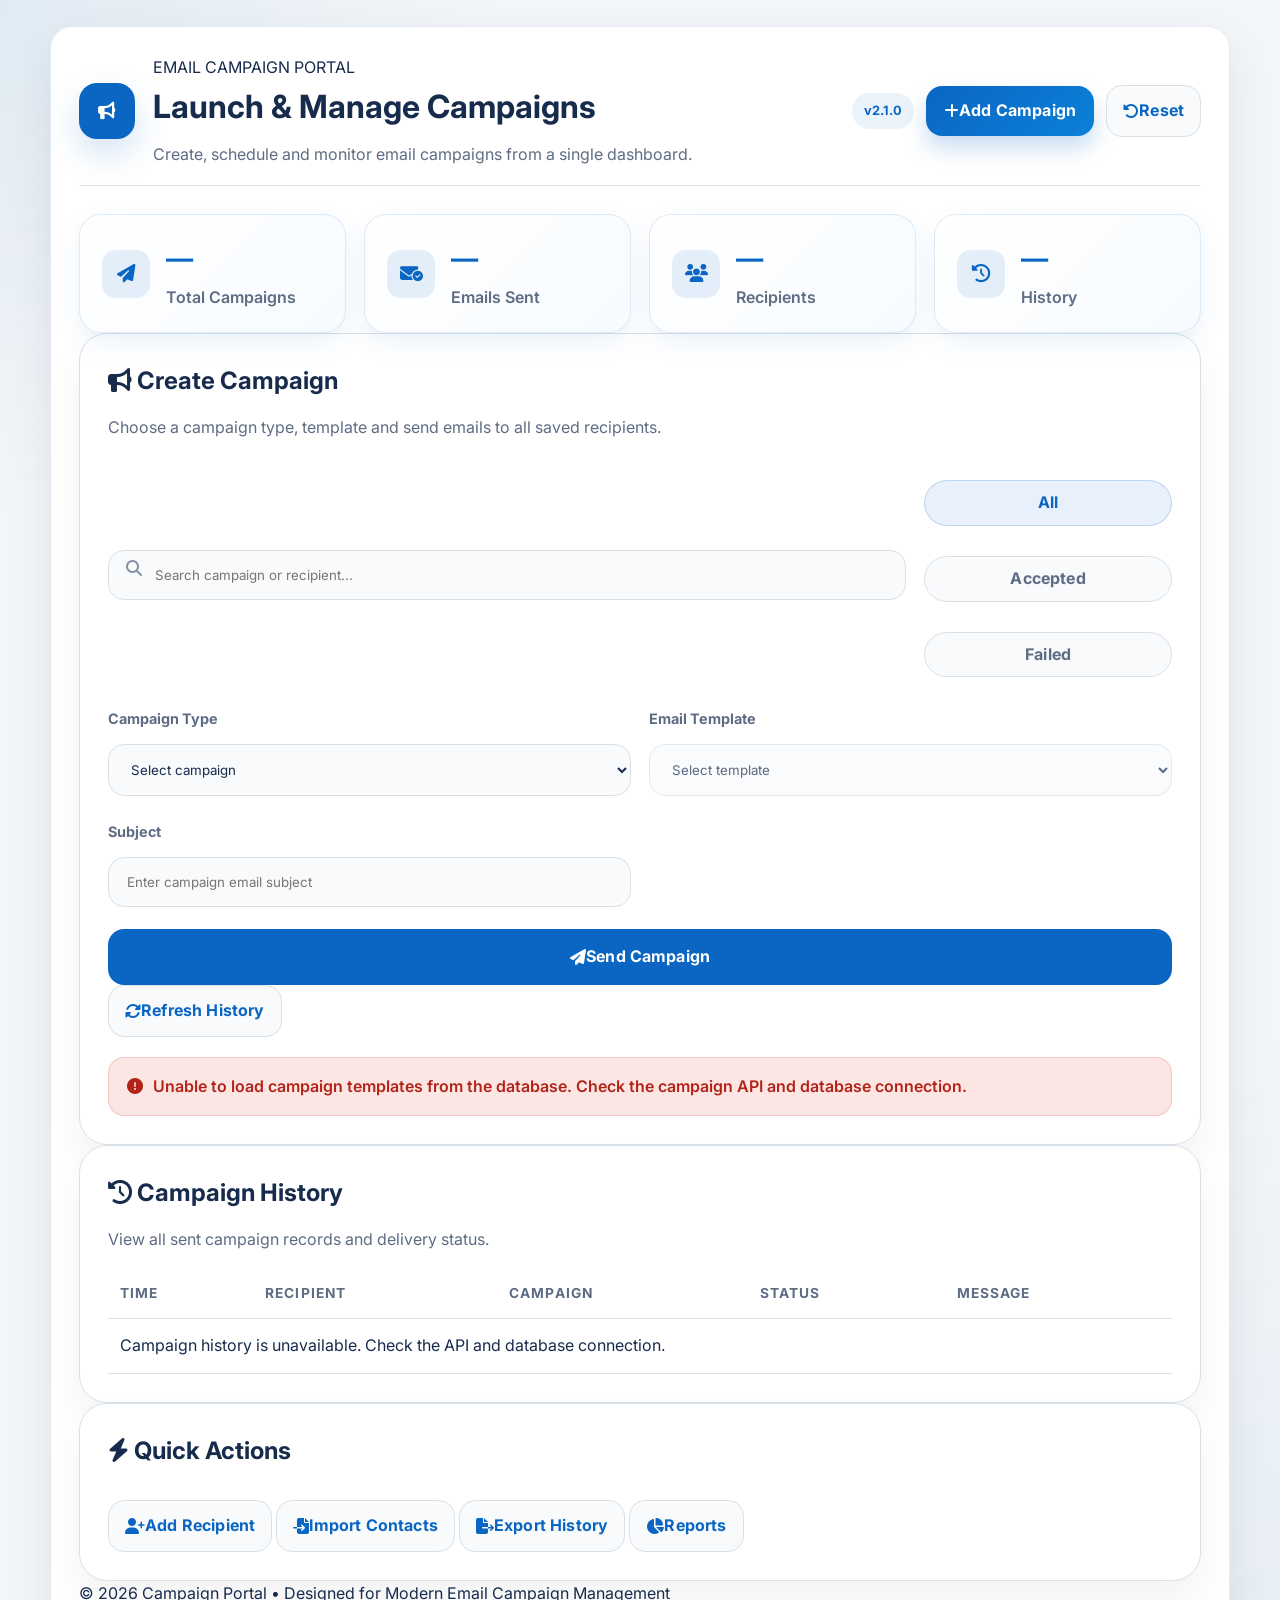
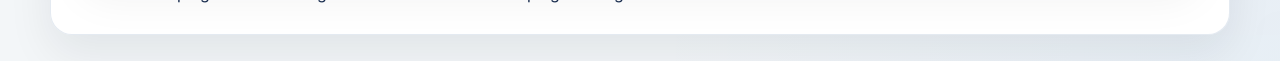
==== app/index.html @ 11306857 "feat: Add Campaign Portal with dashboard, campaign creation, and history features - Created index.ht" ====
<!DOCTYPE html>
<html lang="en">

<head>
    <meta charset="UTF-8">
    <meta name="viewport" content="width=device-width, initial-scale=1.0">
    <title>Campaign Portal</title>
    <link href="https://fonts.googleapis.com/css2?family=Poppins:wght@300;400;500;600;700&display=swap" rel="stylesheet">
    <link rel="stylesheet" href="https://cdnjs.cloudflare.com/ajax/libs/font-awesome/6.7.2/css/all.min.css">
    <link rel="stylesheet" href="css/style.css">
</head>

<body class="page-body">
    <div class="loader-overlay" id="globalLoader" aria-live="polite">
        <div class="loader"></div>
        <h3>Please wait...</h3>
        <p>Preparing your campaign workspace</p>
    </div>

    <div class="container">
        <header class="dashboard-header">
            <div class="brand-section">
                <div class="brand-logo"><i class="fa-solid fa-bullhorn"></i></div>
                <div>
                    <span class="eyebrow">EMAIL CAMPAIGN PORTAL</span>
                    <h1>Launch & Manage Campaigns</h1>
                    <p class="subtitle">Create, schedule and monitor email campaigns from a single dashboard.</p>
                </div>
            </div>
            <div class="dashboard-actions">
                <span class="version-pill">v2.1.0</span>
                <button class="primary-action" id="addCampaignBtn" type="button">
                    <i class="fa-solid fa-plus"></i> Add Campaign
                </button>
                <button class="secondary-button" id="newCampaignPresetBtn" type="button">
                    <i class="fa-solid fa-rotate-left"></i> Reset
                </button>
            </div>
        </header>

        <section class="stats-grid" aria-label="Campaign Statistics">
            <div class="stat-card">
                <div class="stat-icon"><i class="fa-solid fa-paper-plane"></i></div>
                <div>
                    <h2 id="campaignCount">0</h2>
                    <span>Total Campaigns</span>
                </div>
            </div>
            <div class="stat-card">
                <div class="stat-icon"><i class="fa-solid fa-envelope-circle-check"></i></div>
                <div>
                    <h2 id="sentCount">0</h2>
                    <span>Emails Sent</span>
                </div>
            </div>
            <div class="stat-card">
                <div class="stat-icon"><i class="fa-solid fa-users"></i></div>
                <div>
                    <h2 id="recipientCount">0</h2>
                    <span>Recipients</span>
                </div>
            </div>
            <div class="stat-card">
                <div class="stat-icon"><i class="fa-solid fa-clock-rotate-left"></i></div>
                <div>
                    <h2 id="historyCount">0</h2>
                    <span>History</span>
                </div>
            </div>
        </section>

        <section class="card" aria-labelledby="createCampaignTitle">
            <div class="section-title-row">
                <div>
                    <h2 id="createCampaignTitle"><i class="fa-solid fa-bullhorn"></i> Create Campaign</h2>
                    <p>Choose a campaign type, template and send emails to all saved recipients.</p>
                </div>
            </div>

            <div class="toolbar-row">
                <div class="search-box">
                    <i class="fa-solid fa-magnifying-glass"></i>
                    <input id="campaignSearchInput" type="search" placeholder="Search campaign or recipient...">
                </div>
                <div class="status-filter-group" aria-label="Campaign status filter">
                    <button type="button" class="chip active" data-status-filter="all">All</button>
                    <button type="button" class="chip" data-status-filter="accepted">Accepted</button>
                    <button type="button" class="chip" data-status-filter="failed">Failed</button>
                </div>
            </div>

            <form class="form-grid campaign-grid" id="campaignForm">
                <div class="form-group">
                    <label class="form-label" for="campaignTypeSelect">Campaign Type</label>
                    <select id="campaignTypeSelect" required>
                        <option value="">Select Campaign</option>
                    </select>
                </div>

                <div class="form-group">
                    <label class="form-label" for="templateSelect">Email Template</label>
                    <select id="templateSelect" required disabled>
                        <option value="">Select Template</option>
                    </select>
                </div>

                <div class="form-group full-width">
                    <label class="form-label" for="campaignSubject">Subject</label>
                    <input type="text" id="campaignSubject" placeholder="Enter campaign email subject" required>
                </div>
                <div class="form-group full-width" id="templateDetails" aria-live="polite" hidden>
                    <div class="status-box status-info" id="templateDetailsText"></div>
                </div>
            </form>

            <div class="button-row">
                <button class="save-button" id="sendCampaignBtn" type="button">
                    <i class="fa-solid fa-paper-plane"></i> Send Campaign
                </button>
                <button class="secondary-button" id="refreshHistoryBtn" type="button">
                    <i class="fa-solid fa-rotate"></i> Refresh History
                </button>
            </div>

            <div class="status-box status-info" id="campaignStatus">
                <i class="fa-solid fa-circle-info"></i> Ready to launch your campaign.
            </div>
        </section>

        <section class="card" aria-labelledby="campaignHistoryTitle">
            <div class="section-title-row">
                <div>
                    <h2 id="campaignHistoryTitle"><i class="fa-solid fa-clock-rotate-left"></i> Campaign History</h2>
                    <p>View all sent campaign records and delivery status.</p>
                </div>
            </div>

            <div class="table-wrap">
                <table>
                    <thead>
                        <tr>
                            <th scope="col">Time</th>
                            <th scope="col">Recipient</th>
                            <th scope="col">Campaign</th>
                            <th scope="col">Status</th>
                            <th scope="col">Message</th>
                        </tr>
                    </thead>
                    <tbody id="historyTableBody">
                        <tr>
                            <td colspan="5">Loading campaign history...</td>
                        </tr>
                    </tbody>
                </table>
            </div>
        </section>

        <section class="card" aria-labelledby="quickActionsTitle">
            <div class="section-title-row">
                <h2 id="quickActionsTitle"><i class="fa-solid fa-bolt"></i> Quick Actions</h2>
            </div>
            <div class="quick-actions">
                <button class="secondary-button" type="button" data-action="recipient">
                    <i class="fa-solid fa-user-plus"></i> Add Recipient
                </button>
                <button class="secondary-button" type="button" data-action="import">
                    <i class="fa-solid fa-file-import"></i> Import Contacts
                </button>
                <button class="secondary-button" type="button" data-action="export">
                    <i class="fa-solid fa-file-export"></i> Export History
                </button>
                <button class="secondary-button" type="button" data-action="reports">
                    <i class="fa-solid fa-chart-pie"></i> Reports
                </button>
            </div>
        </section>

        <footer class="footer">
            <p>© 2026 Campaign Portal • Designed for Modern Email Campaign Management</p>
        </footer>
    </div>

    <script src="js/data-store.js"></script>
    <script src="js/ui.js"></script>
    <script src="js/dashboard-stats.js?v=2"></script>
    <script src="js/campaign.js?v=3"></script>
</body>

</html>
---- app/css/style.css ----
@import url('https://fonts.googleapis.com/css2?family=Inter:wght@400;500;600;700;800&display=swap');

* {
    margin: 0;
    padding: 0;
    box-sizing: border-box;
    font-family: 'Inter', 'Segoe UI', 'Helvetica Neue', Arial, sans-serif;
}

:root {
    color-scheme: dark;
    color: #172b4d;
    background-color: #f3f6f8;
    --bg: #f3f6f8;
    --surface: #ffffff;
    --surface-soft: #f8fafc;
    --border: #d8e1e8;
    --accent: #0a66c2;
    --accent-soft: #e8f1fb;
    --text-primary: #172b4d;
    --text-secondary: #5e6c84;
    --muted: #8392a5;
    --shadow: 0 18px 45px rgba(16, 24, 40, 0.08);
}

html,
body {
    min-height: 100%;
    background: radial-gradient(circle at top left, rgba(10, 102, 194, 0.08), transparent 24%),
                radial-gradient(circle at bottom right, rgba(10, 102, 194, 0.05), transparent 30%),
                var(--bg);
    color: var(--text-primary);
}

body {
    line-height: 1.6;
}

a,
button {
    font: inherit;
}

img {
    max-width: 100%;
    display: block;
}

.container {
    width: min(100%, 1180px);
    margin: 26px auto;
    padding: 28px;
    border-radius: 22px;
    background: rgba(255, 255, 255, 0.98);
    border: 1px solid rgba(226, 232, 240, 0.9);
    box-shadow: var(--shadow);
}

.auth-grid,
.study-grid {
    display: grid;
    gap: 28px;
}

.auth-grid {
    grid-template-columns: 1.15fr 0.85fr;
    min-height: calc(100vh - 56px);
    align-items: center;
}

.auth-panel {
    border-radius: 32px;
    padding: 42px;
    background: linear-gradient(180deg, #0a66c2 0%, #003b7d 100%);
    color: #ffffff;
    box-shadow: 0 28px 64px rgba(10, 102, 194, 0.16);
}

.auth-panel h1 {
    font-size: clamp(2.4rem, 3.5vw, 3.2rem);
    line-height: 1.03;
    margin-top: 20px;
}

.auth-panel p {
    margin-top: 18px;
    max-width: 520px;
    color: rgba(255, 255, 255, 0.88);
    font-size: 1.03rem;
}

.hero-badge {
    display: inline-flex;
    align-items: center;
    padding: 10px 18px;
    border-radius: 999px;
    background: rgba(255, 255, 255, 0.16);
    color: #ffffff;
    text-transform: uppercase;
    letter-spacing: 0.12em;
    font-size: 0.78rem;
    font-weight: 700;
}

.hero-features {
    display: grid;
    grid-template-columns: repeat(3, minmax(140px, 1fr));
    gap: 18px;
    margin-top: 32px;
}

.hero-features div {
    padding: 22px;
    border-radius: 22px;
    background: rgba(255, 255, 255, 0.12);
    border: 1px solid rgba(255, 255, 255, 0.16);
}

.hero-features strong {
    display: block;
    margin-bottom: 10px;
    font-size: 1rem;
}

.hero-features span {
    color: rgba(255, 255, 255, 0.88);
    line-height: 1.8;
}

.auth-card,
.card,
.study-sidebar,
.study-content {
    border-radius: 28px;
    padding: 28px;
    background: var(--surface);
    border: 1px solid var(--border);
    box-shadow: 0 20px 40px rgba(16, 24, 40, 0.05);
}

.auth-card-header h2,
.card h2,
.sidebar-header h2,
.study-toolbar {
    margin-bottom: 14px;
}

.auth-card-header p,
.subtitle,
.card p,
.item-card p,
.address-summary p,
.profile-summary p,
.section-title,
.note-description,
.video-card p,
.sidebar-header p {
    color: var(--text-secondary);
}

input,
textarea,
select {
    width: 100%;
    padding: 16px 18px;
    margin-top: 14px;
    border-radius: 16px;
    border: 1px solid #d8e1e8;
    background: var(--surface-soft);
    color: var(--text-primary);
    outline: none;
    transition: border-color 0.2s ease, box-shadow 0.2s ease;
}

input:focus,
textarea:focus,
select:focus {
    border-color: rgba(10, 102, 194, 0.35);
    box-shadow: 0 0 0 4px rgba(10, 102, 194, 0.08);
}

.primary-button,
.save-button,
.logout-button,
.secondary-button,
.primary-action,
button,
.study-link {
    display: inline-flex;
    align-items: center;
    justify-content: center;
    width: 100%;
    padding: 15px 20px;
    margin-top: 22px;
    border-radius: 16px;
    border: none;
    background: var(--accent);
    color: #ffffff;
    cursor: pointer;
    font-weight: 700;
    letter-spacing: 0.01em;
    transition: transform 0.16s ease, background 0.2s ease, box-shadow 0.2s ease;
}

.primary-button:hover,
.save-button:hover,
.logout-button:hover,
.secondary-button:hover,
.primary-action:hover,
button:hover,
.study-link:hover {
    background: #004b96;
    transform: translateY(-1px);
    box-shadow: 0 16px 30px rgba(10, 102, 194, 0.15);
}

.study-link {
    width: 100%;
    padding: 18px 20px;
    margin: 0;
    justify-content: space-between;
    text-align: left;
    gap: 12px;
    background: var(--surface-soft);
    border: 1px solid var(--border);
    color: var(--text-primary);
}

.primary-action {
    width: auto;
    padding: 12px 18px;
    margin: 0;
    background: linear-gradient(135deg, #0a66c2, #0b80d8);
    box-shadow: 0 12px 22px rgba(10, 102, 194, 0.22);
}

.secondary-button {
    width: auto;
    padding: 12px 16px;
    margin: 0;
    background: var(--surface-soft);
    color: var(--accent);
    border: 1px solid var(--border);
}

.form-grid {
    display: grid;
    gap: 18px;
}

.campaign-grid {
    grid-template-columns: repeat(2, minmax(220px, 1fr));
    align-items: end;
    margin-top: 20px;
}

.form-label {
    display: block;
    margin-top: 6px;
    font-size: 0.9rem;
    font-weight: 700;
    color: var(--text-secondary);
}

.status-box {
    margin-top: 20px;
    padding: 16px 18px;
    border-radius: 16px;
    background: var(--accent-soft);
    border: 1px solid rgba(10, 102, 194, 0.14);
    color: var(--accent);
    font-weight: 600;
}

.section-title-row {
    display: flex;
    align-items: center;
    justify-content: space-between;
    gap: 16px;
    margin-bottom: 16px;
}

.dashboard-header {
    display: flex;
    align-items: center;
    justify-content: space-between;
    gap: 18px;
    margin-bottom: 28px;
    padding-bottom: 18px;
    border-bottom: 1px solid rgba(216, 225, 232, 0.9);
}

.brand-section {
    display: flex;
    align-items: center;
    gap: 18px;
}

.brand-logo {
    width: 58px;
    height: 58px;
    display: flex;
    align-items: center;
    justify-content: center;
    border-radius: 18px;
    background: linear-gradient(135deg, #0a66c2, #0f8ae6);
    color: white;
    box-shadow: 0 18px 38px rgba(10, 102, 194, 0.18);
}

.dashboard-actions {
    display: flex;
    align-items: center;
    gap: 12px;
    flex-wrap: wrap;
}

.version-pill {
    display: inline-flex;
    align-items: center;
    padding: 8px 12px;
    border-radius: 999px;
    background: rgba(10, 102, 194, 0.08);
    color: var(--accent);
    font-weight: 700;
    font-size: 0.8rem;
}

.toolbar-row {
    display: flex;
    align-items: center;
    justify-content: space-between;
    gap: 18px;
    flex-wrap: wrap;
    margin: 18px 0 24px;
}

.search-box {
    position: relative;
    flex: 1 1 260px;
}

.search-box i {
    position: absolute;
    left: 18px;
    top: 50%;
    transform: translateY(-50%);
    color: var(--muted);
}

.search-box input {
    padding-left: 46px;
}

.status-filter-group {
    display: flex;
    flex-wrap: wrap;
    gap: 8px;
}

.chip {
    padding: 9px 14px;
    border-radius: 999px;
    border: 1px solid var(--border);
    background: var(--surface-soft);
    color: var(--text-secondary);
    font-weight: 700;
    cursor: pointer;
    transition: all 0.2s ease;
}

.chip.active {
    background: var(--accent-soft);
    color: var(--accent);
    border-color: rgba(10, 102, 194, 0.2);
}

.status-box {
    display: flex;
    align-items: center;
    gap: 10px;
    margin-top: 20px;
    padding: 16px 18px;
    border-radius: 16px;
    border: 1px solid transparent;
    font-weight: 600;
}

.status-info {
    background: var(--accent-soft);
    border-color: rgba(10, 102, 194, 0.14);
    color: var(--text-primary);
}

.status-success {
    background: rgba(20, 175, 100, 0.08);
    border-color: rgba(20, 175, 100, 0.2);
    color: #0d7a4d;
}

.status-error {
    background: rgba(217, 48, 37, 0.08);
    border-color: rgba(217, 48, 37, 0.18);
    color: #b42318;
}

.status-badge {
    display: inline-flex;
    align-items: center;
    justify-content: center;
    min-width: 92px;
    padding: 7px 10px;
    border-radius: 999px;
    font-size: 0.74rem;
    font-weight: 800;
    letter-spacing: 0.04em;
    text-transform: uppercase;
}

.status-success {
    background: rgba(20, 175, 100, 0.12);
    color: #0d7a4d;
}

.status-accepted {
    background: rgba(10, 102, 194, 0.12);
    color: #0a66c2;
}

.status-failed,
.status-error {
    background: rgba(217, 48, 37, 0.12);
    color: #b42318;
}

.status-queued,
.status-pending {
    background: rgba(234, 179, 8, 0.12);
    color: #a16207;
}

.table-wrap {
    overflow-x: auto;
}

table {
    width: 100%;
    border-collapse: collapse;
    min-width: 640px;
}

th, td {
    padding: 14px 12px;
    border-bottom: 1px solid var(--border);
    text-align: left;
    vertical-align: top;
}

th {
    color: var(--text-secondary);
    font-size: 0.86rem;
    text-transform: uppercase;
    letter-spacing: 0.08em;
}

.study-link strong {
    display: block;
    font-size: 1rem;
}

.study-link span {
    color: var(--text-secondary);
}

.study-link.active,
.note-card:hover,
.video-card:hover {
    background: rgba(10, 102, 194, 0.08);
    border-color: rgba(10, 102, 194, 0.2);
}

.file-label {
    display: block;
    width: 100%;
    margin-top: 18px;
    padding: 16px 18px;
    border-radius: 16px;
    background: var(--surface-soft);
    border: 1px dashed var(--border);
    color: var(--text-primary);
    cursor: pointer;
    font-weight: 600;
}

.file-label input {
    display: none;
}

.file-list {
    display: grid;
    gap: 14px;
    margin-top: 18px;
}

.file-item {
    display: flex;
    align-items: center;
    justify-content: space-between;
    gap: 16px;
    padding: 18px;
    border-radius: 18px;
    background: var(--surface-soft);
    border: 1px solid var(--border);
}

.file-item strong {
    display: block;
    color: var(--text-primary);
}

.profile-actions {
    display: grid;
    gap: 16px;
    margin-top: 24px;
}

.separator {
    text-align: center;
    margin: 30px 0 0;
    color: var(--text-secondary);
    font-size: 0.95rem;
}

.auth-links,
.page-nav {
    display: flex;
    flex-wrap: wrap;
    gap: 14px;
    margin-top: 20px;
}

.auth-links a,
.nav-link {
    color: var(--accent);
    text-decoration: none;
    font-weight: 600;
}

.page-nav {
    margin-bottom: 32px;
}

.nav-link {
    display: inline-flex;
    padding: 12px 18px;
    border-radius: 999px;
    background: var(--surface-soft);
    transition: background 0.2s ease, color 0.2s ease;
    color: var(--text-primary);
}

.nav-link:hover,
.nav-link.active {
    background: var(--accent-soft);
    color: var(--accent);
}

.brand-block {
    display: flex;
    align-items: center;
    gap: 18px;
}

.brand-logo {
    width: 56px;
    height: 56px;
    border-radius: 18px;
    display: flex;
    align-items: center;
    justify-content: center;
    background: var(--accent);
    color: #ffffff;
    font-weight: 800;
    font-size: 1.1rem;
    box-shadow: 0 14px 32px rgba(10, 102, 194, 0.18);
}

.menu-grid,
.video-grid,
.content-list,
.stats-grid {
    display: grid;
    gap: 18px;
}

.menu-grid,
.stats-grid {
    grid-template-columns: repeat(2, minmax(220px, 1fr));
}

.video-grid {
    grid-template-columns: repeat(3, minmax(220px, 1fr));
}

.item-card,
.note-card,
.video-card {
    border-radius: 22px;
    padding: 20px;
    border: 1px solid var(--border);
    background: var(--surface-soft);
    transition: transform 0.2s ease, border-color 0.2s ease, box-shadow 0.2s ease;
}

.item-card:hover,
.note-card:hover,
.video-card:hover {
    transform: translateY(-2px);
    border-color: rgba(10, 102, 194, 0.18);
}

.note-card {
    display: flex;
    align-items: center;
    justify-content: space-between;
    gap: 14px;
    padding: 22px;
    background: #ffffff;
}

.note-card h4,
.video-card h4 {
    margin-bottom: 10px;
    color: var(--text-primary);
}

.note-card p,
.video-card p,
.sidebar-header p {
    margin: 0;
    color: var(--text-secondary);
}

.video-card {
    display: grid;
    grid-template-rows: 140px auto;
    gap: 14px;
}

.video-card img {
    width: 100%;
    height: 140px;
    object-fit: cover;
    border-radius: 18px;
}

.video-card div {
    display: flex;
    flex-direction: column;
    gap: 8px;
}

.study-toolbar {
    display: flex;
    align-items: center;
    justify-content: space-between;
    flex-wrap: wrap;
    gap: 12px;
    margin-bottom: 22px;
}

.pill {
    display: inline-flex;
    padding: 8px 14px;
    border-radius: 999px;
    background: var(--accent-soft);
    color: var(--accent);
    font-weight: 700;
    font-size: 0.88rem;
}

.label-secondary {
    color: var(--text-secondary);
}

.sidebar-header {
    margin-bottom: 18px;
}

.sidebar-header h2 {
    margin-bottom: 8px;
}

.study-grid {
    grid-template-columns: 320px 1fr;
}

.study-sidebar {
    transition: transform 0.28s cubic-bezier(.2,.8,.2,1), box-shadow 0.2s ease;
}

.profile-top,
.dashboard-header {
    display: flex;
    align-items: center;
    justify-content: space-between;
    gap: 18px;
    flex-wrap: wrap;
}

.profile-avatar {
    width: 120px;
    height: 120px;
    border-radius: 50%;
    overflow: hidden;
    border: 4px solid var(--accent);
    background: #eff6ff;
    display: flex;
    align-items: center;
    justify-content: center;
}

.profile-avatar img {
    width: 100%;
    height: 100%;
    object-fit: cover;
}

.profile-summary h2,
.profile-summary h3,
.dashboard-header h1 {
    margin-bottom: 10px;
    color: var(--text-primary);
}

.stats-grid {
    grid-template-columns: repeat(4, minmax(150px, 1fr));
}

.stat-card {
    display: flex;
    align-items: center;
    gap: 16px;
    padding: 22px;
    background: linear-gradient(135deg, #ffffff 0%, #f7fbff 100%);
    border: 1px solid rgba(10, 102, 194, 0.12);
    border-radius: 22px;
    box-shadow: 0 10px 24px rgba(10, 102, 194, 0.08);
}

.stat-card h2 {
    font-size: 1.7rem;
    margin-bottom: 4px;
    color: var(--accent);
}

.stat-card span {
    color: var(--text-secondary);
    font-weight: 600;
}

.stat-icon {
    display: inline-flex;
    align-items: center;
    justify-content: center;
    width: 48px;
    height: 48px;
    border-radius: 14px;
    background: rgba(10, 102, 194, 0.1);
    color: var(--accent);
    font-size: 1.15rem;
}

.markdown-body {
    line-height: 1.8;
    color: var(--text-primary);
}

.markdown-body h1,
.markdown-body h2,
.markdown-body h3 {
    margin-top: 24px;
    margin-bottom: 12px;
}

.markdown-body p {
    margin-bottom: 16px;
}

.markdown-body a {
    color: var(--accent);
    text-decoration: none;
}

.loader-overlay {
    position: fixed;
    inset: 0;
    background: rgba(255, 255, 255, 0.92);
    display: flex;
    flex-direction: column;
    align-items: center;
    justify-content: center;
    gap: 18px;
    opacity: 0;
    pointer-events: none;
    transition: opacity 0.25s ease;
    z-index: 9999;
}

.loader-overlay.active {
    opacity: 1;
    pointer-events: auto;
}

.loader {
    width: 64px;
    height: 64px;
    border: 8px solid rgba(10, 102, 194, 0.18);
    border-top-color: var(--accent);
    border-radius: 50%;
    animation: spin 1s linear infinite;
}

.loader-overlay p {
    color: var(--text-primary);
}

@keyframes spin {
    to { transform: rotate(360deg); }
}

.mobile-menu-button {
    display: none;
    width: 46px;
    height: 46px;
    border-radius: 14px;
    background: var(--surface-soft);
    border: 1px solid var(--border);
    align-items: center;
    justify-content: center;
    cursor: pointer;
}

.mobile-menu-button span {
    display: block;
    width: 22px;
    height: 2px;
    background: var(--text-primary);
    border-radius: 999px;
    margin: 4px 0;
}

@media (max-width: 1100px) {
    .auth-grid,
    .study-grid,
    .menu-grid,
    .stats-grid,
    .video-grid {
        grid-template-columns: 1fr;
    }

    .container {
        padding: 24px;
    }
}

@media (max-width: 860px) {
    .page-nav {
        display: none;
        flex-direction: column;
        width: 100%;
        background: var(--surface);
        padding: 18px;
        border-radius: 20px;
        margin-bottom: 24px;
    }

    .page-nav.active {
        display: flex;
    }

    .mobile-menu-button {
        display: flex;
    }

    .mobile-topbar {
        display: flex;
        align-items: center;
        gap: 12px;
        padding: 10px 16px;
        background: var(--surface);
        border-bottom: 1px solid var(--border);
        border-radius: 0 0 12px 12px;
        margin-bottom: 12px;
    }

    .mobile-topbar .mobile-brand {
        font-weight: 800;
        font-size: 1.05rem;
    }

    /* bottom mobile nav */
    .mobile-bottom-nav {
        position: fixed;
        left: 12px;
        right: 12px;
        bottom: 14px;
        height: 58px;
        background: var(--surface);
        border: 1px solid var(--border);
        border-radius: 999px;
        display: flex;
        gap: 6px;
        align-items: center;
        justify-content: space-around;
        z-index: 1400;
        padding: 6px 12px;
        box-shadow: 0 12px 30px rgba(2,6,23,0.12);
    }

    .mobile-nav-item {
        display: flex;
        flex-direction: column;
        align-items: center;
        justify-content: center;
        gap: 4px;
        background: transparent;
        border: none;
        color: var(--text-secondary);
        font-size: 11px;
        width: 20%;
    }

    .mobile-nav-item svg { color: var(--text-secondary); }

    .mobile-nav-item:active,
    .mobile-nav-item:focus {
        outline: none;
        color: var(--accent);
    }
    
    /* Notes sidebar becomes an overlay on mobile */
    .study-grid {
        grid-template-columns: 1fr;
    }

    .study-sidebar {
        position: fixed;
        left: 0;
        top: 86px;
        height: calc(100% - 96px);
        width: 78%;
        max-width: 420px;
        transform: translateX(-110%);
        z-index: 1200;
        box-shadow: 0 24px 60px rgba(16,24,40,0.2);
        background: var(--surface);
        overflow-y: auto;
        border-radius: 12px;
    }

    .study-sidebar.active {
        transform: translateX(0);
    }

    .mobile-notes-toggle {
        display: inline-flex;
        padding: 8px 12px;
        border-radius: 12px;
        border: 1px solid var(--border);
        background: var(--surface-soft);
        color: var(--text-primary);
        font-weight: 700;
        margin-right: 12px;
        cursor: pointer;
    }
}

@media (max-width: 700px) {
    .container,
    .auth-card,
    .card,
    .study-sidebar,
    .study-content {
        padding: 20px;
    }
}
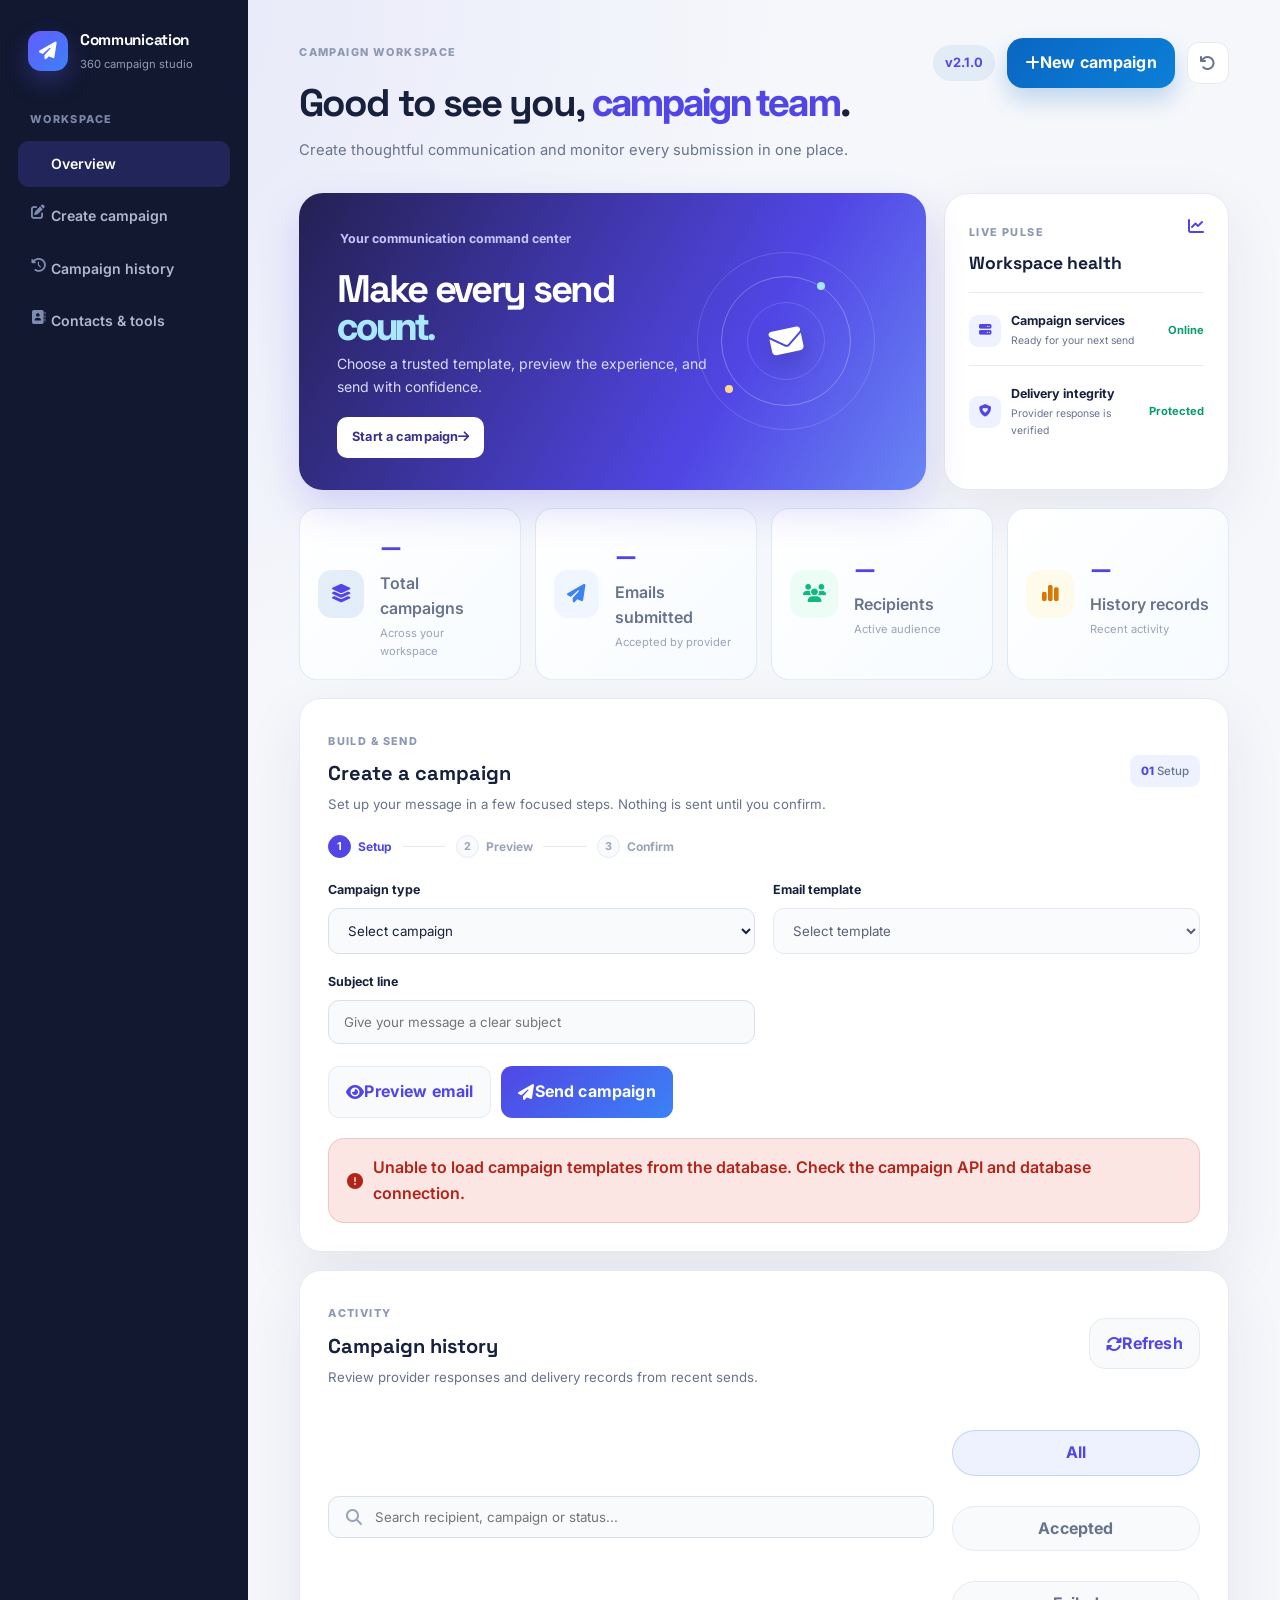
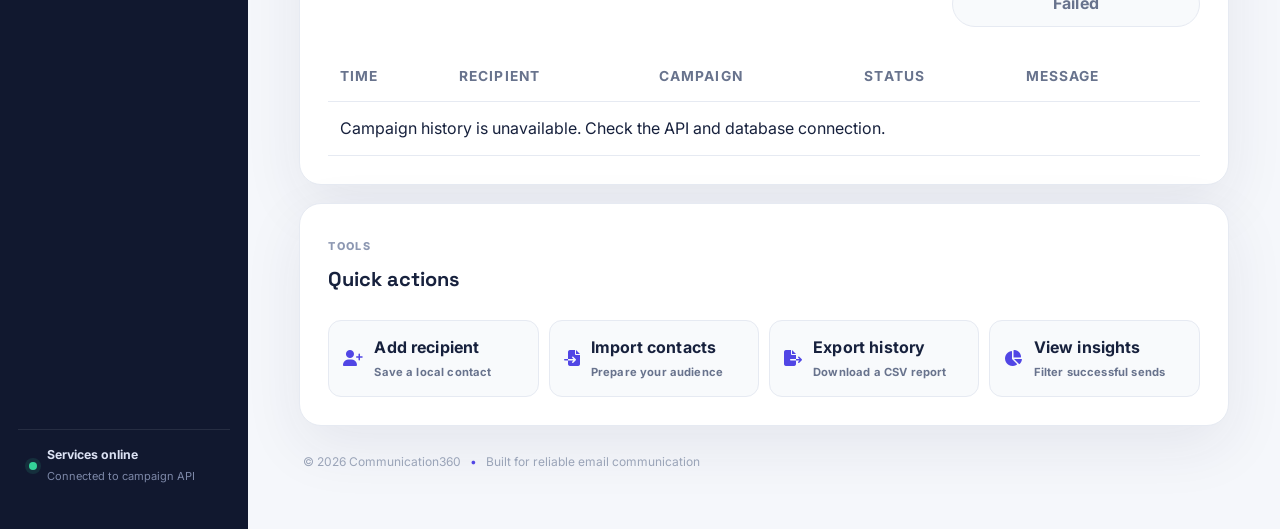
==== commit a45ecac1: "New UI Changes" ====
--- a/app/index.html
+++ b/app/index.html
@@ -4,186 +4,105 @@
 <head>
     <meta charset="UTF-8">
     <meta name="viewport" content="width=device-width, initial-scale=1.0">
-    <title>Campaign Portal</title>
-    <link href="https://fonts.googleapis.com/css2?family=Poppins:wght@300;400;500;600;700&display=swap" rel="stylesheet">
+    <meta name="description" content="Communication360 email campaign workspace">
+    <title>Communication360 | Campaign workspace</title>
+    <link href="https://fonts.googleapis.com/css2?family=DM+Sans:wght@400;500;600;700&family=Space+Grotesk:wght@500;600;700&display=swap" rel="stylesheet">
     <link rel="stylesheet" href="https://cdnjs.cloudflare.com/ajax/libs/font-awesome/6.7.2/css/all.min.css">
     <link rel="stylesheet" href="css/style.css">
 </head>
 
 <body class="page-body">
     <div class="loader-overlay" id="globalLoader" aria-live="polite">
-        <div class="loader"></div>
-        <h3>Please wait...</h3>
-        <p>Preparing your campaign workspace</p>
+        <div class="sending-visual" aria-hidden="true"><i class="fa-solid fa-envelope"></i></div>
+        <h3>Preparing your workspace</h3>
+        <p>Loading campaign data...</p>
     </div>
 
-    <div class="container">
-        <header class="dashboard-header">
-            <div class="brand-section">
-                <div class="brand-logo"><i class="fa-solid fa-bullhorn"></i></div>
+    <div class="app-shell">
+        <aside class="app-sidebar" aria-label="Primary navigation">
+            <a class="brand-mark" href="#overview">
+                <span class="brand-logo"><i class="fa-solid fa-paper-plane"></i></span>
+                <span><strong>Communication</strong><small>360 campaign studio</small></span>
+            </a>
+            <div class="sidebar-label">Workspace</div>
+            <nav class="page-nav">
+                <a class="nav-link active" href="#overview"><i class="fa-solid fa-grid-2"></i> Overview</a>
+                <a class="nav-link" href="#create-campaign"><i class="fa-solid fa-pen-to-square"></i> Create campaign</a>
+                <a class="nav-link" href="#history"><i class="fa-solid fa-clock-rotate-left"></i> Campaign history</a>
+                <a class="nav-link" href="#quick-actions"><i class="fa-solid fa-address-book"></i> Contacts & tools</a>
+            </nav>
+            <div class="sidebar-footer">
+                <span class="status-dot"></span>
+                <span><strong>Services online</strong><small>Connected to campaign API</small></span>
+            </div>
+        </aside>
+
+        <main class="app-main">
+            <header class="topbar">
                 <div>
-                    <span class="eyebrow">EMAIL CAMPAIGN PORTAL</span>
-                    <h1>Launch & Manage Campaigns</h1>
-                    <p class="subtitle">Create, schedule and monitor email campaigns from a single dashboard.</p>
+                    <span class="eyebrow">CAMPAIGN WORKSPACE</span>
+                    <h1>Good to see you, <span class="headline-accent">campaign team</span>.</h1>
+                    <p class="subtitle">Create thoughtful communication and monitor every submission in one place.</p>
                 </div>
-            </div>
-            <div class="dashboard-actions">
-                <span class="version-pill">v2.1.0</span>
-                <button class="primary-action" id="addCampaignBtn" type="button">
-                    <i class="fa-solid fa-plus"></i> Add Campaign
-                </button>
-                <button class="secondary-button" id="newCampaignPresetBtn" type="button">
-                    <i class="fa-solid fa-rotate-left"></i> Reset
-                </button>
-            </div>
-        </header>
+                <div class="dashboard-actions">
+                    <span class="version-pill">v2.1.0</span>
+                    <button class="primary-action" id="addCampaignBtn" type="button"><i class="fa-solid fa-plus"></i> New campaign</button>
+                    <button class="icon-button" id="newCampaignPresetBtn" type="button" aria-label="Reset campaign form" title="Reset form"><i class="fa-solid fa-arrow-rotate-left"></i></button>
+                </div>
+            </header>
 
-        <section class="stats-grid" aria-label="Campaign Statistics">
-            <div class="stat-card">
-                <div class="stat-icon"><i class="fa-solid fa-paper-plane"></i></div>
-                <div>
-                    <h2 id="campaignCount">0</h2>
-                    <span>Total Campaigns</span>
+            <section id="overview" class="overview-grid" aria-label="Campaign overview">
+                <div class="hero-card">
+                    <div class="hero-content">
+                        <span class="hero-kicker"><i class="fa-solid fa-sparkles"></i> Your communication command center</span>
+                        <h2>Make every send<br><span>count.</span></h2>
+                        <p>Choose a trusted template, preview the experience, and send with confidence.</p>
+                        <button class="hero-action" type="button" data-scroll-target="create-campaign">Start a campaign <i class="fa-solid fa-arrow-right"></i></button>
+                    </div>
+                    <div class="hero-orbit" aria-hidden="true"><i class="fa-solid fa-envelope"></i><span></span><b></b></div>
                 </div>
-            </div>
-            <div class="stat-card">
-                <div class="stat-icon"><i class="fa-solid fa-envelope-circle-check"></i></div>
-                <div>
-                    <h2 id="sentCount">0</h2>
-                    <span>Emails Sent</span>
+                <div class="activity-card">
+                    <div class="card-heading"><div><span class="eyebrow">LIVE PULSE</span><h2>Workspace health</h2></div><i class="fa-solid fa-chart-line"></i></div>
+                    <div class="health-row"><span class="health-icon"><i class="fa-solid fa-server"></i></span><span><strong>Campaign services</strong><small>Ready for your next send</small></span><em>Online</em></div>
+                    <div class="health-row"><span class="health-icon"><i class="fa-solid fa-shield-heart"></i></span><span><strong>Delivery integrity</strong><small>Provider response is verified</small></span><em>Protected</em></div>
                 </div>
-            </div>
-            <div class="stat-card">
-                <div class="stat-icon"><i class="fa-solid fa-users"></i></div>
-                <div>
-                    <h2 id="recipientCount">0</h2>
-                    <span>Recipients</span>
-                </div>
-            </div>
-            <div class="stat-card">
-                <div class="stat-icon"><i class="fa-solid fa-clock-rotate-left"></i></div>
-                <div>
-                    <h2 id="historyCount">0</h2>
-                    <span>History</span>
-                </div>
-            </div>
-        </section>
+            </section>
 
-        <section class="card" aria-labelledby="createCampaignTitle">
-            <div class="section-title-row">
-                <div>
-                    <h2 id="createCampaignTitle"><i class="fa-solid fa-bullhorn"></i> Create Campaign</h2>
-                    <p>Choose a campaign type, template and send emails to all saved recipients.</p>
-                </div>
-            </div>
+            <section class="stats-grid" aria-label="Campaign statistics">
+                <div class="stat-card"><div class="stat-icon"><i class="fa-solid fa-layer-group"></i></div><div><h2 id="campaignCount">0</h2><span>Total campaigns</span><small>Across your workspace</small></div></div>
+                <div class="stat-card"><div class="stat-icon blue"><i class="fa-solid fa-paper-plane"></i></div><div><h2 id="sentCount">0</h2><span>Emails submitted</span><small>Accepted by provider</small></div></div>
+                <div class="stat-card"><div class="stat-icon green"><i class="fa-solid fa-users"></i></div><div><h2 id="recipientCount">0</h2><span>Recipients</span><small>Active audience</small></div></div>
+                <div class="stat-card"><div class="stat-icon amber"><i class="fa-solid fa-chart-simple"></i></div><div><h2 id="historyCount">0</h2><span>History records</span><small>Recent activity</small></div></div>
+            </section>
 
-            <div class="toolbar-row">
-                <div class="search-box">
-                    <i class="fa-solid fa-magnifying-glass"></i>
-                    <input id="campaignSearchInput" type="search" placeholder="Search campaign or recipient...">
-                </div>
-                <div class="status-filter-group" aria-label="Campaign status filter">
-                    <button type="button" class="chip active" data-status-filter="all">All</button>
-                    <button type="button" class="chip" data-status-filter="accepted">Accepted</button>
-                    <button type="button" class="chip" data-status-filter="failed">Failed</button>
-                </div>
-            </div>
+            <section id="create-campaign" class="card campaign-card" aria-labelledby="createCampaignTitle">
+                <div class="section-title-row"><div><span class="eyebrow">BUILD & SEND</span><h2 id="createCampaignTitle">Create a campaign</h2><p>Set up your message in a few focused steps. Nothing is sent until you confirm.</p></div><span class="step-pill">01 <span>Setup</span></span></div>
+                <div class="stepper" aria-label="Campaign steps"><span class="active"><b>1</b> Setup</span><i></i><span><b>2</b> Preview</span><i></i><span><b>3</b> Confirm</span></div>
+                <form class="form-grid campaign-grid" id="campaignForm">
+                    <div class="form-group"><label class="form-label" for="campaignTypeSelect">Campaign type</label><select id="campaignTypeSelect" required><option value="">Select campaign</option></select></div>
+                    <div class="form-group"><label class="form-label" for="templateSelect">Email template</label><select id="templateSelect" required disabled><option value="">Select template</option></select></div>
+                    <div class="form-group full-width"><label class="form-label" for="campaignSubject">Subject line</label><input type="text" id="campaignSubject" placeholder="Give your message a clear subject" required></div>
+                    <div class="form-group full-width" id="templateDetails" aria-live="polite" hidden><div class="status-box status-info" id="templateDetailsText"></div></div>
+                </form>
+                <div class="button-row"><button class="secondary-button" id="previewCampaignBtn" type="button"><i class="fa-solid fa-eye"></i> Preview email</button><button class="save-button" id="sendCampaignBtn" type="button"><i class="fa-solid fa-paper-plane"></i> Send campaign</button></div>
+                <div class="status-box status-info" id="campaignStatus"><i class="fa-solid fa-circle-info"></i> Ready to launch your campaign.</div>
+            </section>
 
-            <form class="form-grid campaign-grid" id="campaignForm">
-                <div class="form-group">
-                    <label class="form-label" for="campaignTypeSelect">Campaign Type</label>
-                    <select id="campaignTypeSelect" required>
-                        <option value="">Select Campaign</option>
-                    </select>
-                </div>
+            <section id="history" class="card" aria-labelledby="campaignHistoryTitle">
+                <div class="section-title-row"><div><span class="eyebrow">ACTIVITY</span><h2 id="campaignHistoryTitle">Campaign history</h2><p>Review provider responses and delivery records from recent sends.</p></div><button class="secondary-button" id="refreshHistoryBtn" type="button"><i class="fa-solid fa-rotate"></i> Refresh</button></div>
+                <div class="toolbar-row"><div class="search-box"><i class="fa-solid fa-magnifying-glass"></i><input id="campaignSearchInput" type="search" placeholder="Search recipient, campaign or status..." aria-label="Search campaign history"></div><div class="status-filter-group" aria-label="Campaign status filter"><button type="button" class="chip active" data-status-filter="all">All</button><button type="button" class="chip" data-status-filter="accepted">Accepted</button><button type="button" class="chip" data-status-filter="failed">Failed</button></div></div>
+                <div class="table-wrap"><table><thead><tr><th scope="col">Time</th><th scope="col">Recipient</th><th scope="col">Campaign</th><th scope="col">Status</th><th scope="col">Message</th></tr></thead><tbody id="historyTableBody"><tr><td colspan="5">Loading campaign history...</td></tr></tbody></table></div>
+            </section>
 
-                <div class="form-group">
-                    <label class="form-label" for="templateSelect">Email Template</label>
-                    <select id="templateSelect" required disabled>
-                        <option value="">Select Template</option>
-                    </select>
-                </div>
-
-                <div class="form-group full-width">
-                    <label class="form-label" for="campaignSubject">Subject</label>
-                    <input type="text" id="campaignSubject" placeholder="Enter campaign email subject" required>
-                </div>
-                <div class="form-group full-width" id="templateDetails" aria-live="polite" hidden>
-                    <div class="status-box status-info" id="templateDetailsText"></div>
-                </div>
-            </form>
-
-            <div class="button-row">
-                <button class="save-button" id="sendCampaignBtn" type="button">
-                    <i class="fa-solid fa-paper-plane"></i> Send Campaign
-                </button>
-                <button class="secondary-button" id="refreshHistoryBtn" type="button">
-                    <i class="fa-solid fa-rotate"></i> Refresh History
-                </button>
-            </div>
-
-            <div class="status-box status-info" id="campaignStatus">
-                <i class="fa-solid fa-circle-info"></i> Ready to launch your campaign.
-            </div>
-        </section>
-
-        <section class="card" aria-labelledby="campaignHistoryTitle">
-            <div class="section-title-row">
-                <div>
-                    <h2 id="campaignHistoryTitle"><i class="fa-solid fa-clock-rotate-left"></i> Campaign History</h2>
-                    <p>View all sent campaign records and delivery status.</p>
-                </div>
-            </div>
-
-            <div class="table-wrap">
-                <table>
-                    <thead>
-                        <tr>
-                            <th scope="col">Time</th>
-                            <th scope="col">Recipient</th>
-                            <th scope="col">Campaign</th>
-                            <th scope="col">Status</th>
-                            <th scope="col">Message</th>
-                        </tr>
-                    </thead>
-                    <tbody id="historyTableBody">
-                        <tr>
-                            <td colspan="5">Loading campaign history...</td>
-                        </tr>
-                    </tbody>
-                </table>
-            </div>
-        </section>
-
-        <section class="card" aria-labelledby="quickActionsTitle">
-            <div class="section-title-row">
-                <h2 id="quickActionsTitle"><i class="fa-solid fa-bolt"></i> Quick Actions</h2>
-            </div>
-            <div class="quick-actions">
-                <button class="secondary-button" type="button" data-action="recipient">
-                    <i class="fa-solid fa-user-plus"></i> Add Recipient
-                </button>
-                <button class="secondary-button" type="button" data-action="import">
-                    <i class="fa-solid fa-file-import"></i> Import Contacts
-                </button>
-                <button class="secondary-button" type="button" data-action="export">
-                    <i class="fa-solid fa-file-export"></i> Export History
-                </button>
-                <button class="secondary-button" type="button" data-action="reports">
-                    <i class="fa-solid fa-chart-pie"></i> Reports
-                </button>
-            </div>
-        </section>
-
-        <footer class="footer">
-            <p>© 2026 Campaign Portal • Designed for Modern Email Campaign Management</p>
-        </footer>
+            <section id="quick-actions" class="card quick-card" aria-labelledby="quickActionsTitle"><div class="section-title-row"><div><span class="eyebrow">TOOLS</span><h2 id="quickActionsTitle">Quick actions</h2></div></div><div class="quick-actions"><button class="tool-button" type="button" data-action="recipient"><i class="fa-solid fa-user-plus"></i><span><strong>Add recipient</strong><small>Save a local contact</small></span></button><button class="tool-button" type="button" data-action="import"><i class="fa-solid fa-file-import"></i><span><strong>Import contacts</strong><small>Prepare your audience</small></span></button><button class="tool-button" type="button" data-action="export"><i class="fa-solid fa-file-export"></i><span><strong>Export history</strong><small>Download a CSV report</small></span></button><button class="tool-button" type="button" data-action="reports"><i class="fa-solid fa-chart-pie"></i><span><strong>View insights</strong><small>Filter successful sends</small></span></button></div></section>
+            <footer class="footer"><p>© 2026 Communication360 <span>•</span> Built for reliable email communication</p></footer>
+        </main>
     </div>
 
-    <script src="js/data-store.js"></script>
-    <script src="js/ui.js"></script>
-    <script src="js/dashboard-stats.js?v=2"></script>
-    <script src="js/campaign.js?v=3"></script>
+    <div class="preview-modal" id="previewModal" hidden role="dialog" aria-modal="true" aria-labelledby="previewTitle">
+        <div class="preview-dialog"><div class="preview-header"><div><span class="eyebrow">LIVE RENDER</span><h2 id="previewTitle">Email preview</h2></div><div class="preview-controls"><button class="preview-mode active" data-preview-mode="desktop" type="button">Desktop</button><button class="preview-mode" data-preview-mode="tablet" type="button">Tablet</button><button class="preview-mode" data-preview-mode="mobile" type="button">Mobile</button><button class="icon-button" id="closePreviewBtn" type="button" aria-label="Close preview"><i class="fa-solid fa-xmark"></i></button></div></div><div class="email-client"><div class="email-meta"><span class="avatar"><i class="fa-solid fa-paper-plane"></i></span><div><strong>Communication360</strong><small id="previewSubject">Select a template to preview</small></div><time>Now</time></div><div class="preview-stage"><iframe id="emailPreviewFrame" title="Rendered email preview" sandbox=""></iframe></div></div></div>
+    </div>
+
+    <script src="js/data-store.js"></script><script src="js/ui.js"></script><script src="js/dashboard-stats.js?v=2"></script><script src="js/campaign.js?v=4"></script>
 </body>
-
-</html>+</html>
--- a/app/css/style.css
+++ b/app/css/style.css
@@ -825,8 +825,30 @@
     color: var(--text-primary);
 }
 
+.sending-visual {
+    display: grid;
+    place-items: center;
+    width: 78px;
+    height: 78px;
+    border-radius: 24px;
+    color: #fff;
+    background: linear-gradient(135deg, #5146e5, #3b82f6);
+    box-shadow: 0 18px 35px rgba(81, 70, 229, .25);
+    transform: perspective(200px) rotateY(-12deg);
+    animation: sendFloat 1.5s ease-in-out infinite;
+}
+
+.sending-visual i {
+    font-size: 1.8rem;
+}
+
 @keyframes spin {
     to { transform: rotate(360deg); }
+}
+
+@keyframes sendFloat {
+    0%, 100% { transform: perspective(200px) rotateY(-12deg) translateY(0); }
+    50% { transform: perspective(200px) rotateY(12deg) translateY(-8px); }
 }
 
 .mobile-menu-button {
@@ -986,4 +1008,76 @@
     }
 }
 
-
+/* Campaign workspace */
+:root {
+    color-scheme: light;
+    --bg: #f5f7fb;
+    --surface: #ffffff;
+    --surface-soft: #f8fafc;
+    --border: #e6eaf2;
+    --accent: #5146e5;
+    --accent-soft: #eef2ff;
+    --text-primary: #17213d;
+    --text-secondary: #68738d;
+    --muted: #9aa4b8;
+    --shadow: 0 20px 60px rgba(32, 42, 75, 0.08);
+}
+
+body.page-body {
+    background: radial-gradient(circle at 8% 0%, rgba(81, 70, 229, .09), transparent 28%), var(--bg);
+    font-family: 'DM Sans', 'Segoe UI', sans-serif;
+}
+
+h1, h2, h3, .brand-mark strong { font-family: 'Space Grotesk', 'DM Sans', sans-serif; }
+.app-shell { display: grid; grid-template-columns: 248px minmax(0, 1fr); min-height: 100vh; }
+.app-sidebar { display: flex; flex-direction: column; padding: 28px 18px; background: #11182f; color: #dce2f4; }
+.brand-mark { display: flex; align-items: center; gap: 12px; color: #fff; text-decoration: none; padding: 0 10px 38px; }
+.brand-mark strong, .brand-mark small { display: block; }
+.brand-mark strong { font-size: .96rem; letter-spacing: -.02em; }
+.brand-mark small { color: #919bb8; font-size: .7rem; margin-top: 3px; }
+.brand-logo { width: 40px; height: 40px; border-radius: 13px; display: grid; place-items: center; background: linear-gradient(135deg, #635bff, #3b82f6); box-shadow: 0 10px 24px rgba(99, 91, 255, .3); }
+.sidebar-label { padding: 0 12px 12px; color: #7d88a8; font-size: .68rem; font-weight: 800; letter-spacing: .12em; text-transform: uppercase; }
+.page-nav { display: grid; gap: 6px; margin: 0; }
+.page-nav .nav-link { margin: 0; padding: 12px 13px; border-radius: 11px; color: #aeb8d1; background: transparent; font-size: .88rem; }
+.page-nav .nav-link i { width: 20px; color: #7f8bb0; }
+.page-nav .nav-link:hover, .page-nav .nav-link.active { color: #fff; background: rgba(99, 91, 255, .2); }
+.page-nav .nav-link.active i { color: #a9a4ff; }
+.sidebar-footer { display: flex; align-items: center; gap: 10px; margin-top: auto; padding: 15px 11px; border-top: 1px solid rgba(255,255,255,.09); font-size: .77rem; }
+.sidebar-footer strong, .sidebar-footer small { display: block; }
+.sidebar-footer small { color: #7d88a8; margin-top: 3px; font-size: .69rem; }
+.status-dot { width: 8px; height: 8px; border-radius: 50%; background: #34d399; box-shadow: 0 0 0 4px rgba(52,211,153,.12); }
+.app-main { width: min(100%, 1480px); padding: 38px clamp(24px, 4vw, 64px); margin: 0 auto; }
+.topbar { display: flex; justify-content: space-between; align-items: flex-start; gap: 24px; margin-bottom: 30px; }
+.topbar h1 { margin: 8px 0 6px; font-size: clamp(1.7rem, 3vw, 2.4rem); letter-spacing: -.05em; }
+.headline-accent { color: var(--accent); }
+.eyebrow { color: #8d98b2; font-size: .68rem; font-weight: 800; letter-spacing: .13em; }
+.subtitle { margin: 0; font-size: .92rem; }
+.icon-button { display: inline-grid; place-items: center; width: 42px; height: 42px; margin: 0; padding: 0; border-radius: 12px; color: var(--text-secondary); background: var(--surface); border: 1px solid var(--border); }
+.icon-button:hover { color: var(--accent); background: var(--accent-soft); }
+.overview-grid { display: grid; grid-template-columns: minmax(0, 1.65fr) minmax(280px, .75fr); gap: 18px; margin-bottom: 18px; }
+.hero-card { position: relative; min-height: 230px; overflow: hidden; padding: 32px 38px; border-radius: 24px; color: #fff; background: linear-gradient(120deg, #242052, #5146e5 68%, #6985f5); box-shadow: 0 18px 40px rgba(81,70,229,.2); }
+.hero-kicker { color: #c9c7ff; font-size: .78rem; font-weight: 700; }
+.hero-card h2 { margin: 20px 0 8px; font-size: clamp(1.8rem, 3vw, 2.6rem); line-height: .98; letter-spacing: -.06em; }
+.hero-card h2 span { color: #a9e8ff; }
+.hero-card p { max-width: 380px; color: #d9dcff; font-size: .88rem; }
+.hero-action { width: auto; margin: 19px 0 0; padding: 10px 15px; border-radius: 10px; background: #fff; color: #37308e; font-size: .8rem; }
+.hero-action:hover { background: #edf0ff; color: #37308e; }
+.hero-orbit { position: absolute; right: 12%; top: 50%; width: 130px; height: 130px; transform: translateY(-50%); border: 1px solid rgba(255,255,255,.28); border-radius: 50%; display: grid; place-items: center; }
+.hero-orbit:before, .hero-orbit:after { content: ''; position: absolute; border: 1px solid rgba(255,255,255,.15); border-radius: 50%; }
+.hero-orbit:before { inset: -25px; }.hero-orbit:after { inset: 25px; }
+.hero-orbit i { font-size: 2rem; transform: rotate(-12deg); color: #fff; text-shadow: 0 10px 25px rgba(0,0,0,.2); animation: float 3s ease-in-out infinite; }
+.hero-orbit span, .hero-orbit b { position: absolute; width: 8px; height: 8px; border-radius: 50%; background: #a9e8ff; }.hero-orbit span { top: 5px; right: 25px; }.hero-orbit b { bottom: 12px; left: 3px; background: #ffd98a; }
+.activity-card { padding: 24px; border: 1px solid var(--border); border-radius: 24px; background: var(--surface); box-shadow: var(--shadow); }
+.card-heading { display: flex; justify-content: space-between; align-items: flex-start; }.card-heading h2 { margin-top: 6px; font-size: 1.1rem; }.card-heading > i { color: var(--accent); }
+.health-row { display: flex; align-items: center; gap: 10px; padding-top: 18px; margin-top: 15px; border-top: 1px solid var(--border); font-size: .78rem; }.health-icon { display: grid; place-items: center; width: 32px; height: 32px; border-radius: 9px; color: var(--accent); background: var(--accent-soft); }.health-row span:nth-child(2) { flex: 1; }.health-row strong, .health-row small { display: block; }.health-row small { color: var(--text-secondary); margin-top: 2px; }.health-row em { color: #0c9b69; font-style: normal; font-size: .7rem; font-weight: 700; }
+.stats-grid { gap: 14px; margin-bottom: 18px; }.stat-card { min-width: 0; padding: 18px; border-radius: 18px; box-shadow: none; }.stat-card h2 { font-size: 1.55rem; }.stat-card span, .stat-card small { display: block; }.stat-card small { color: var(--muted); font-size: .7rem; margin-top: 3px; }.stat-icon.blue { color: #3b82f6; background: #eff6ff; }.stat-icon.green { color: #10b981; background: #ecfdf5; }.stat-icon.amber { color: #d97706; background: #fffbeb; }
+.card { padding: 28px; border-radius: 22px; box-shadow: var(--shadow); margin-bottom: 18px; }.section-title-row { margin-bottom: 20px; }.section-title-row h2 { margin: 5px 0; font-size: 1.25rem; }.section-title-row p { font-size: .83rem; }.step-pill { color: var(--accent); background: var(--accent-soft); padding: 7px 11px; border-radius: 9px; font-size: .72rem; font-weight: 800; }.step-pill span { color: var(--text-secondary); font-weight: 500; }
+.stepper { display: flex; align-items: center; gap: 10px; margin-bottom: 22px; color: var(--muted); font-size: .75rem; font-weight: 700; }.stepper span { display: inline-flex; align-items: center; gap: 7px; white-space: nowrap; }.stepper b { display: grid; place-items: center; width: 23px; height: 23px; border-radius: 50%; background: var(--surface-soft); border: 1px solid var(--border); font-size: .68rem; }.stepper span.active { color: var(--accent); }.stepper span.active b { color: white; background: var(--accent); border-color: var(--accent); }.stepper i { height: 1px; width: 44px; background: var(--border); }
+.campaign-grid { margin-top: 0; }.campaign-grid input, .campaign-grid select { margin-top: 8px; padding: 13px 15px; border-radius: 11px; }.form-label { margin: 0; font-size: .78rem; color: var(--text-primary); }.button-row { display: flex; gap: 10px; margin-top: 22px; }.button-row button { margin: 0; width: auto; padding: 12px 17px; border-radius: 11px; }.save-button { background: linear-gradient(135deg, #5146e5, #3b82f6); }.save-button:hover { background: #4038bb; }.toolbar-row { margin-top: 0; }.search-box input { margin-top: 0; padding-top: 12px; padding-bottom: 12px; border-radius: 11px; }.quick-actions { display: grid; grid-template-columns: repeat(4, 1fr); gap: 10px; }.tool-button { display: flex; align-items: center; justify-content: flex-start; gap: 11px; width: 100%; margin: 0; padding: 14px; border: 1px solid var(--border); border-radius: 13px; color: var(--text-primary); background: var(--surface-soft); text-align: left; }.tool-button > i { color: var(--accent); }.tool-button strong, .tool-button small { display: block; }.tool-button small { color: var(--text-secondary); margin-top: 3px; font-size: .7rem; }.tool-button:hover { color: var(--accent); background: var(--accent-soft); box-shadow: none; }
+.footer { padding: 8px 4px 20px; color: var(--muted); font-size: .75rem; }.footer span { padding: 0 6px; color: var(--accent); }
+.preview-modal { position: fixed; inset: 0; z-index: 3000; display: grid; place-items: center; padding: 24px; background: rgba(17,24,47,.65); backdrop-filter: blur(8px); }.preview-modal[hidden] { display: none; }.preview-dialog { width: min(100%, 1020px); max-height: 92vh; overflow: hidden; border-radius: 20px; background: var(--surface); box-shadow: 0 30px 90px rgba(0,0,0,.25); }.preview-header { display: flex; justify-content: space-between; align-items: center; gap: 16px; padding: 20px 24px; border-bottom: 1px solid var(--border); }.preview-header h2 { margin-top: 4px; font-size: 1.2rem; }.preview-controls { display: flex; align-items: center; gap: 6px; }.preview-mode { width: auto; margin: 0; padding: 8px 11px; border-radius: 8px; background: var(--surface-soft); color: var(--text-secondary); font-size: .72rem; }.preview-mode.active { color: var(--accent); background: var(--accent-soft); }.email-client { margin: 20px; overflow: hidden; border: 1px solid var(--border); border-radius: 13px; background: #f7f8fc; }.email-meta { display: flex; align-items: center; gap: 10px; padding: 14px 16px; background: #fff; border-bottom: 1px solid var(--border); font-size: .78rem; }.email-meta .avatar { display: grid; place-items: center; width: 32px; height: 32px; border-radius: 50%; color: #fff; background: var(--accent); }.email-meta strong, .email-meta small { display: block; }.email-meta small { margin-top: 2px; color: var(--text-secondary); }.email-meta time { margin-left: auto; color: var(--muted); }.preview-stage { display: grid; place-items: start center; min-height: 430px; max-height: calc(92vh - 180px); overflow: auto; padding: 24px; }.preview-stage iframe { width: 100%; height: 600px; border: 0; border-radius: 6px; background: #fff; transition: width .25s ease; box-shadow: 0 5px 20px rgba(17,24,47,.08); }.preview-stage iframe.preview-tablet { width: 680px; max-width: 100%; }.preview-stage iframe.preview-mobile { width: 390px; max-width: 100%; }
+@keyframes float { 0%, 100% { transform: translateY(0) rotate(-12deg); } 50% { transform: translateY(-8px) rotate(-4deg); } }
+@media (max-width: 1000px) { .app-shell { grid-template-columns: 78px minmax(0, 1fr); }.brand-mark { justify-content: center; padding: 0 0 38px; }.brand-mark > span:last-child, .sidebar-label, .sidebar-footer span:last-child { display: none; }.page-nav .nav-link { justify-content: center; font-size: 0; }.page-nav .nav-link i { font-size: 1rem; }.sidebar-footer { justify-content: center; }.overview-grid { grid-template-columns: 1fr; }.quick-actions { grid-template-columns: repeat(2, 1fr); } }
+@media (max-width: 700px) { .app-shell { display: block; }.app-sidebar { position: sticky; top: 0; z-index: 100; display: block; padding: 12px 16px; }.brand-mark { padding: 0; }.brand-mark > span:last-child { display: block; }.sidebar-label, .sidebar-footer { display: none; }.page-nav { display: flex; overflow-x: auto; margin-top: 10px; }.page-nav .nav-link { flex: 0 0 auto; justify-content: flex-start; font-size: .76rem; padding: 9px 10px; }.page-nav .nav-link i { font-size: .8rem; width: auto; }.app-main { padding: 24px 16px 70px; }.topbar { display: block; }.topbar .dashboard-actions { margin-top: 18px; }.hero-card { padding: 26px; }.hero-orbit { right: -24px; opacity: .5; }.stats-grid { grid-template-columns: repeat(2, minmax(0, 1fr)); }.stat-card { padding: 14px; }.stat-icon { width: 38px; height: 38px; }.campaign-grid { grid-template-columns: 1fr; }.card { padding: 20px; }.quick-actions { grid-template-columns: 1fr; }.preview-header { align-items: flex-start; flex-direction: column; }.preview-controls { flex-wrap: wrap; }.preview-stage { padding: 12px; } }
+@media (prefers-reduced-motion: reduce) { *, *::before, *::after { scroll-behavior: auto !important; animation-duration: .01ms !important; transition-duration: .01ms !important; } }
+
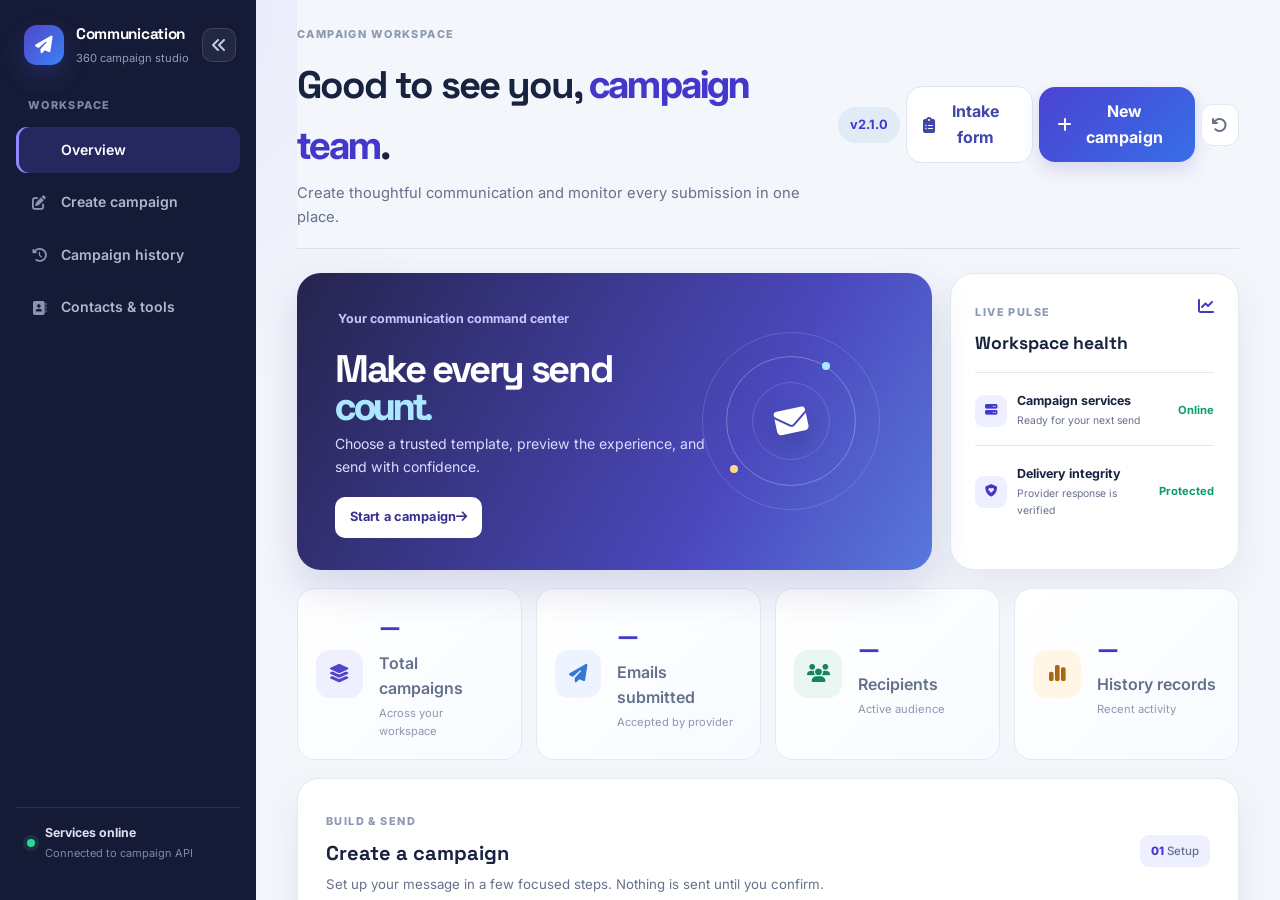
==== commit 37c83435: "New UI Changes" ====
--- a/app/index.html
+++ b/app/index.html
@@ -8,7 +8,7 @@
     <title>Communication360 | Campaign workspace</title>
     <link href="https://fonts.googleapis.com/css2?family=DM+Sans:wght@400;500;600;700&family=Space+Grotesk:wght@500;600;700&display=swap" rel="stylesheet">
     <link rel="stylesheet" href="https://cdnjs.cloudflare.com/ajax/libs/font-awesome/6.7.2/css/all.min.css">
-    <link rel="stylesheet" href="css/style.css">
+    <link rel="stylesheet" href="css/style.css?v=2">
 </head>
 
 <body class="page-body">
@@ -20,16 +20,19 @@
 
     <div class="app-shell">
         <aside class="app-sidebar" aria-label="Primary navigation">
-            <a class="brand-mark" href="#overview">
+            <div class="sidebar-brand-row">
+            <a class="brand-mark" href="#overview" aria-label="Communication360 overview">
                 <span class="brand-logo"><i class="fa-solid fa-paper-plane"></i></span>
                 <span><strong>Communication</strong><small>360 campaign studio</small></span>
             </a>
+            <button class="sidebar-toggle" id="sidebarToggle" type="button" aria-label="Collapse navigation" aria-expanded="true" title="Collapse navigation"><i class="fa-solid fa-angles-left"></i></button>
+            </div>
             <div class="sidebar-label">Workspace</div>
             <nav class="page-nav">
-                <a class="nav-link active" href="#overview"><i class="fa-solid fa-grid-2"></i> Overview</a>
-                <a class="nav-link" href="#create-campaign"><i class="fa-solid fa-pen-to-square"></i> Create campaign</a>
-                <a class="nav-link" href="#history"><i class="fa-solid fa-clock-rotate-left"></i> Campaign history</a>
-                <a class="nav-link" href="#quick-actions"><i class="fa-solid fa-address-book"></i> Contacts & tools</a>
+                <a class="nav-link active" href="#overview" title="Overview" aria-label="Overview"><i class="fa-solid fa-grid-2"></i><span>Overview</span></a>
+                <a class="nav-link" href="#create-campaign" title="Create campaign" aria-label="Create campaign"><i class="fa-solid fa-pen-to-square"></i><span>Create campaign</span></a>
+                <a class="nav-link" href="#history" title="Campaign history" aria-label="Campaign history"><i class="fa-solid fa-clock-rotate-left"></i><span>Campaign history</span></a>
+                <a class="nav-link" href="#quick-actions" title="Contacts & tools" aria-label="Contacts & tools"><i class="fa-solid fa-address-book"></i><span>Contacts &amp; tools</span></a>
             </nav>
             <div class="sidebar-footer">
                 <span class="status-dot"></span>
@@ -46,6 +49,7 @@
                 </div>
                 <div class="dashboard-actions">
                     <span class="version-pill">v2.1.0</span>
+                    <button class="secondary-button intake-action" id="openIntakeBtn" type="button"><i class="fa-solid fa-clipboard-list"></i> Intake form</button>
                     <button class="primary-action" id="addCampaignBtn" type="button"><i class="fa-solid fa-plus"></i> New campaign</button>
                     <button class="icon-button" id="newCampaignPresetBtn" type="button" aria-label="Reset campaign form" title="Reset form"><i class="fa-solid fa-arrow-rotate-left"></i></button>
                 </div>
@@ -103,6 +107,48 @@
         <div class="preview-dialog"><div class="preview-header"><div><span class="eyebrow">LIVE RENDER</span><h2 id="previewTitle">Email preview</h2></div><div class="preview-controls"><button class="preview-mode active" data-preview-mode="desktop" type="button">Desktop</button><button class="preview-mode" data-preview-mode="tablet" type="button">Tablet</button><button class="preview-mode" data-preview-mode="mobile" type="button">Mobile</button><button class="icon-button" id="closePreviewBtn" type="button" aria-label="Close preview"><i class="fa-solid fa-xmark"></i></button></div></div><div class="email-client"><div class="email-meta"><span class="avatar"><i class="fa-solid fa-paper-plane"></i></span><div><strong>Communication360</strong><small id="previewSubject">Select a template to preview</small></div><time>Now</time></div><div class="preview-stage"><iframe id="emailPreviewFrame" title="Rendered email preview" sandbox=""></iframe></div></div></div>
     </div>
 
+    <div class="workspace-modal" id="intakeModal" hidden role="dialog" aria-modal="true" aria-labelledby="intakeTitle">
+        <section class="workspace-dialog intake-dialog">
+            <header class="modal-header"><div><span class="eyebrow">CAMPAIGN BRIEF</span><h2 id="intakeTitle">Communication intake</h2><p>Share a few details to help shape your next communication.</p></div><button class="icon-button modal-close" type="button" data-close-modal aria-label="Close intake form"><i class="fa-solid fa-xmark"></i></button></header>
+            <form id="intakeForm" novalidate>
+                <div class="modal-form-body">
+                    <section class="form-section"><div class="form-section-heading"><span class="section-number">01</span><div><h3>About you</h3><p>Who should we contact about this request?</p></div></div>
+                        <div class="modal-form-grid"><div class="form-group"><label class="form-label" for="intakeName">Your name <span>*</span></label><input id="intakeName" name="name" autocomplete="name" required aria-describedby="intakeNameError"><small class="field-error" id="intakeNameError"></small></div>
+                        <div class="form-group"><label class="form-label" for="intakeEmail">Work email <span>*</span></label><input id="intakeEmail" name="email" type="email" autocomplete="email" required aria-describedby="intakeEmailError"><small class="field-error" id="intakeEmailError"></small></div>
+                        <div class="form-group full-width"><label class="form-label" for="intakeOrganization">Organization</label><input id="intakeOrganization" name="organization" autocomplete="organization" placeholder="Company or team name"></div></div>
+                    </section>
+                    <section class="form-section"><div class="form-section-heading"><span class="section-number">02</span><div><h3>Campaign goals</h3><p>Describe the audience and the outcome you are looking for.</p></div></div>
+                        <div class="modal-form-grid"><div class="form-group full-width"><label class="form-label" for="intakeGoal">Communication objective <span>*</span></label><textarea id="intakeGoal" name="goal" rows="3" required placeholder="What would you like this communication to achieve?" aria-describedby="intakeGoalError"></textarea><small class="field-error" id="intakeGoalError"></small></div>
+                        <div class="form-group"><label class="form-label" for="intakeAudience">Target audience</label><input id="intakeAudience" name="audience" placeholder="e.g. customers, partners"></div>
+                        <div class="form-group"><label class="form-label" for="intakeChannel">Preferred channel</label><select id="intakeChannel" name="channel"><option value="">Select a channel</option><option>Email</option><option>WhatsApp</option><option>LinkedIn</option><option>Not sure yet</option></select></div>
+                        <div class="form-group"><label class="form-label" for="intakeTimeline">Target timeline</label><input id="intakeTimeline" name="timeline" type="date"></div>
+                        <div class="form-group full-width"><label class="form-label" for="intakeNotes">Additional context</label><textarea id="intakeNotes" name="notes" rows="3" placeholder="Anything else we should know?"></textarea></div></div>
+                    </section>
+                    <p class="form-note">Saved in this browser only. This intake will not create or send a campaign.</p>
+                    <p class="form-error-summary" id="intakeFormError" role="alert" hidden>Please review the highlighted fields.</p>
+                </div>
+                <footer class="modal-footer"><button class="secondary-button" type="button" data-close-modal>Cancel</button><button class="save-button" id="saveIntakeBtn" type="submit"><i class="fa-solid fa-check"></i> Save intake</button></footer>
+            </form>
+        </section>
+    </div>
+
+    <div class="workspace-modal" id="recipientModal" hidden role="dialog" aria-modal="true" aria-labelledby="recipientTitle">
+        <section class="workspace-dialog compact-dialog">
+            <header class="modal-header"><div><span class="eyebrow">CONTACTS</span><h2 id="recipientTitle">Add recipient</h2><p>Save a contact to your local recipient list.</p></div><button class="icon-button modal-close" type="button" data-close-modal aria-label="Close add recipient"><i class="fa-solid fa-xmark"></i></button></header>
+            <form id="recipientForm" novalidate><div class="modal-form-body modal-form-grid">
+                <div class="form-group full-width"><label class="form-label" for="recipientName">Name <span>*</span></label><input id="recipientName" name="name" autocomplete="name" required aria-describedby="recipientNameError"><small class="field-error" id="recipientNameError"></small></div>
+                <div class="form-group full-width"><label class="form-label" for="recipientEmail">Email <span>*</span></label><input id="recipientEmail" name="email" type="email" autocomplete="email" required aria-describedby="recipientEmailError"><small class="field-error" id="recipientEmailError"></small></div>
+                <p class="form-error-summary" id="recipientFormError" role="alert" hidden>Please review the highlighted fields.</p>
+            </div><footer class="modal-footer"><button class="secondary-button" type="button" data-close-modal>Cancel</button><button class="save-button" type="submit"><i class="fa-solid fa-user-plus"></i> Save recipient</button></footer></form>
+        </section>
+    </div>
+
+    <div class="workspace-modal confirmation-modal" id="campaignConfirmModal" hidden role="dialog" aria-modal="true" aria-labelledby="campaignConfirmTitle" aria-describedby="campaignConfirmMessage">
+        <section class="workspace-dialog compact-dialog"><div class="confirmation-icon"><i class="fa-solid fa-paper-plane"></i></div><h2 id="campaignConfirmTitle">Confirm campaign</h2><p id="campaignConfirmMessage"></p><footer class="modal-footer"><button class="secondary-button" id="cancelCampaignConfirm" type="button">Cancel</button><button class="save-button" id="approveCampaignConfirm" type="button"><i class="fa-solid fa-paper-plane"></i> Send campaign</button></footer></section>
+    </div>
+
+    <div class="toast-region" id="toastRegion" aria-live="polite" aria-atomic="false"></div>
+
     <script src="js/data-store.js"></script><script src="js/ui.js"></script><script src="js/dashboard-stats.js?v=2"></script><script src="js/campaign.js?v=4"></script>
 </body>
 </html>
--- a/app/css/style.css
+++ b/app/css/style.css
@@ -1011,16 +1011,16 @@
 /* Campaign workspace */
 :root {
     color-scheme: light;
-    --bg: #f5f7fb;
+    --bg: #f3f6fb;
     --surface: #ffffff;
-    --surface-soft: #f8fafc;
-    --border: #e6eaf2;
-    --accent: #5146e5;
-    --accent-soft: #eef2ff;
-    --text-primary: #17213d;
-    --text-secondary: #68738d;
-    --muted: #9aa4b8;
-    --shadow: 0 20px 60px rgba(32, 42, 75, 0.08);
+    --surface-soft: #f7f8fc;
+    --border: #e2e7f0;
+    --accent: #4338ca;
+    --accent-soft: #eeefff;
+    --text-primary: #18233f;
+    --text-secondary: #65718a;
+    --muted: #8d98ad;
+    --shadow: 0 16px 42px rgba(32, 42, 75, 0.065);
 }
 
 body.page-body {
@@ -1029,33 +1029,45 @@
 }
 
 h1, h2, h3, .brand-mark strong { font-family: 'Space Grotesk', 'DM Sans', sans-serif; }
-.app-shell { display: grid; grid-template-columns: 248px minmax(0, 1fr); min-height: 100vh; }
-.app-sidebar { display: flex; flex-direction: column; padding: 28px 18px; background: #11182f; color: #dce2f4; }
-.brand-mark { display: flex; align-items: center; gap: 12px; color: #fff; text-decoration: none; padding: 0 10px 38px; }
+.app-shell { display: block; height: 100vh; min-height: 0; }
+.app-sidebar { position: fixed; inset: 0 auto 0 0; z-index: 50; display: flex; flex-direction: column; width: 256px; overflow-x: hidden; overflow-y: auto; padding: 22px 16px; background: #151b36; color: #dce2f4; transition: width .24s ease, padding .24s ease; }
+.sidebar-brand-row { display: flex; align-items: center; gap: 8px; min-height: 44px; padding: 0 4px 30px; }
+.brand-mark { display: flex; align-items: center; gap: 12px; min-width: 0; flex: 1; color: #fff; text-decoration: none; padding: 0 4px; }
 .brand-mark strong, .brand-mark small { display: block; }
 .brand-mark strong { font-size: .96rem; letter-spacing: -.02em; }
 .brand-mark small { color: #919bb8; font-size: .7rem; margin-top: 3px; }
-.brand-logo { width: 40px; height: 40px; border-radius: 13px; display: grid; place-items: center; background: linear-gradient(135deg, #635bff, #3b82f6); box-shadow: 0 10px 24px rgba(99, 91, 255, .3); }
+.brand-mark > span:last-child { white-space: nowrap; overflow: hidden; transition: opacity .16s ease, max-width .24s ease; }
+.brand-logo { flex: 0 0 40px; width: 40px; height: 40px; border-radius: 13px; display: grid; place-items: center; background: linear-gradient(135deg, #5146c9, #3b82f6); box-shadow: 0 10px 24px rgba(99, 91, 255, .22); }
+.sidebar-toggle { flex: 0 0 34px; display: grid; place-items: center; width: 34px; height: 34px; margin: 0; padding: 0; border: 1px solid rgba(255,255,255,.12); border-radius: 10px; background: rgba(255,255,255,.06); color: #c4cbea; }
+.sidebar-toggle:hover { background: rgba(255,255,255,.12); color: #fff; box-shadow: none; }
 .sidebar-label { padding: 0 12px 12px; color: #7d88a8; font-size: .68rem; font-weight: 800; letter-spacing: .12em; text-transform: uppercase; }
 .page-nav { display: grid; gap: 6px; margin: 0; }
-.page-nav .nav-link { margin: 0; padding: 12px 13px; border-radius: 11px; color: #aeb8d1; background: transparent; font-size: .88rem; }
-.page-nav .nav-link i { width: 20px; color: #7f8bb0; }
+.page-nav .nav-link { position: relative; display: flex; align-items: center; gap: 12px; width: 100%; margin: 0; padding: 12px 13px; border-radius: 11px; color: #aeb8d1; background: transparent; font-size: .88rem; text-decoration: none; white-space: nowrap; transition: color .18s ease, background .18s ease, padding .24s ease; }
+.page-nav .nav-link i { flex: 0 0 20px; width: 20px; color: #8994b7; text-align: center; }
 .page-nav .nav-link:hover, .page-nav .nav-link.active { color: #fff; background: rgba(99, 91, 255, .2); }
-.page-nav .nav-link.active i { color: #a9a4ff; }
+.page-nav .nav-link.active { box-shadow: inset 3px 0 #8e89ff; }
+.page-nav .nav-link.active i { color: #aaa6ff; }
+.page-nav .nav-link span { overflow: hidden; transition: opacity .16s ease, max-width .24s ease; }
 .sidebar-footer { display: flex; align-items: center; gap: 10px; margin-top: auto; padding: 15px 11px; border-top: 1px solid rgba(255,255,255,.09); font-size: .77rem; }
 .sidebar-footer strong, .sidebar-footer small { display: block; }
 .sidebar-footer small { color: #7d88a8; margin-top: 3px; font-size: .69rem; }
 .status-dot { width: 8px; height: 8px; border-radius: 50%; background: #34d399; box-shadow: 0 0 0 4px rgba(52,211,153,.12); }
-.app-main { width: min(100%, 1480px); padding: 38px clamp(24px, 4vw, 64px); margin: 0 auto; }
-.topbar { display: flex; justify-content: space-between; align-items: flex-start; gap: 24px; margin-bottom: 30px; }
+.app-main { width: auto; height: 100vh; overflow-y: auto; overflow-x: hidden; scroll-behavior: smooth; scroll-padding-top: 150px; padding: 0 clamp(24px, 3.2vw, 52px) 28px; margin-left: 256px; transition: margin-left .24s ease; }
+.topbar { position: sticky; top: 0; z-index: 30; display: flex; justify-content: space-between; align-items: center; gap: 24px; margin: 0 0 24px; padding: 20px 0 18px; background: var(--bg); border-bottom: 1px solid rgba(215, 222, 235, .9); }
 .topbar h1 { margin: 8px 0 6px; font-size: clamp(1.7rem, 3vw, 2.4rem); letter-spacing: -.05em; }
 .headline-accent { color: var(--accent); }
 .eyebrow { color: #8d98b2; font-size: .68rem; font-weight: 800; letter-spacing: .13em; }
 .subtitle { margin: 0; font-size: .92rem; }
 .icon-button { display: inline-grid; place-items: center; width: 42px; height: 42px; margin: 0; padding: 0; border-radius: 12px; color: var(--text-secondary); background: var(--surface); border: 1px solid var(--border); }
 .icon-button:hover { color: var(--accent); background: var(--accent-soft); }
+.dashboard-actions { gap: 9px; }
+.dashboard-actions .primary-action, .dashboard-actions .secondary-button { min-height: 42px; }
+.primary-action { background: linear-gradient(135deg, #4a43d1, #386ee8); box-shadow: 0 8px 18px rgba(67,56,202,.16); }
+.primary-action:hover, .save-button:hover { background: #3730a3; }
+.secondary-button { color: #4147a9; border-color: #e0e4f2; background: #fff; }
+.secondary-button:hover { color: var(--accent); background: var(--accent-soft); border-color: #d5d8fa; box-shadow: none; }
 .overview-grid { display: grid; grid-template-columns: minmax(0, 1.65fr) minmax(280px, .75fr); gap: 18px; margin-bottom: 18px; }
-.hero-card { position: relative; min-height: 230px; overflow: hidden; padding: 32px 38px; border-radius: 24px; color: #fff; background: linear-gradient(120deg, #242052, #5146e5 68%, #6985f5); box-shadow: 0 18px 40px rgba(81,70,229,.2); }
+.hero-card { position: relative; min-height: 230px; overflow: hidden; padding: 32px 38px; border-radius: 24px; color: #fff; background: linear-gradient(120deg, #25244d, #4b48bd 68%, #5878dc); box-shadow: 0 18px 40px rgba(57,62,151,.17); }
 .hero-kicker { color: #c9c7ff; font-size: .78rem; font-weight: 700; }
 .hero-card h2 { margin: 20px 0 8px; font-size: clamp(1.8rem, 3vw, 2.6rem); line-height: .98; letter-spacing: -.06em; }
 .hero-card h2 span { color: #a9e8ff; }
@@ -1071,7 +1083,7 @@
 .card-heading { display: flex; justify-content: space-between; align-items: flex-start; }.card-heading h2 { margin-top: 6px; font-size: 1.1rem; }.card-heading > i { color: var(--accent); }
 .health-row { display: flex; align-items: center; gap: 10px; padding-top: 18px; margin-top: 15px; border-top: 1px solid var(--border); font-size: .78rem; }.health-icon { display: grid; place-items: center; width: 32px; height: 32px; border-radius: 9px; color: var(--accent); background: var(--accent-soft); }.health-row span:nth-child(2) { flex: 1; }.health-row strong, .health-row small { display: block; }.health-row small { color: var(--text-secondary); margin-top: 2px; }.health-row em { color: #0c9b69; font-style: normal; font-size: .7rem; font-weight: 700; }
 .stats-grid { gap: 14px; margin-bottom: 18px; }.stat-card { min-width: 0; padding: 18px; border-radius: 18px; box-shadow: none; }.stat-card h2 { font-size: 1.55rem; }.stat-card span, .stat-card small { display: block; }.stat-card small { color: var(--muted); font-size: .7rem; margin-top: 3px; }.stat-icon.blue { color: #3b82f6; background: #eff6ff; }.stat-icon.green { color: #10b981; background: #ecfdf5; }.stat-icon.amber { color: #d97706; background: #fffbeb; }
-.card { padding: 28px; border-radius: 22px; box-shadow: var(--shadow); margin-bottom: 18px; }.section-title-row { margin-bottom: 20px; }.section-title-row h2 { margin: 5px 0; font-size: 1.25rem; }.section-title-row p { font-size: .83rem; }.step-pill { color: var(--accent); background: var(--accent-soft); padding: 7px 11px; border-radius: 9px; font-size: .72rem; font-weight: 800; }.step-pill span { color: var(--text-secondary); font-weight: 500; }
+.card { padding: 28px; border-radius: 22px; box-shadow: var(--shadow); margin-bottom: 18px; transition: box-shadow .2s ease, transform .2s ease; }.card:hover { box-shadow: 0 19px 48px rgba(32,42,75,.09); }.section-title-row { margin-bottom: 20px; }.section-title-row h2 { margin: 5px 0; font-size: 1.25rem; }.section-title-row p { font-size: .83rem; }.step-pill { color: var(--accent); background: var(--accent-soft); padding: 7px 11px; border-radius: 9px; font-size: .72rem; font-weight: 800; }.step-pill span { color: var(--text-secondary); font-weight: 500; }
 .stepper { display: flex; align-items: center; gap: 10px; margin-bottom: 22px; color: var(--muted); font-size: .75rem; font-weight: 700; }.stepper span { display: inline-flex; align-items: center; gap: 7px; white-space: nowrap; }.stepper b { display: grid; place-items: center; width: 23px; height: 23px; border-radius: 50%; background: var(--surface-soft); border: 1px solid var(--border); font-size: .68rem; }.stepper span.active { color: var(--accent); }.stepper span.active b { color: white; background: var(--accent); border-color: var(--accent); }.stepper i { height: 1px; width: 44px; background: var(--border); }
 .campaign-grid { margin-top: 0; }.campaign-grid input, .campaign-grid select { margin-top: 8px; padding: 13px 15px; border-radius: 11px; }.form-label { margin: 0; font-size: .78rem; color: var(--text-primary); }.button-row { display: flex; gap: 10px; margin-top: 22px; }.button-row button { margin: 0; width: auto; padding: 12px 17px; border-radius: 11px; }.save-button { background: linear-gradient(135deg, #5146e5, #3b82f6); }.save-button:hover { background: #4038bb; }.toolbar-row { margin-top: 0; }.search-box input { margin-top: 0; padding-top: 12px; padding-bottom: 12px; border-radius: 11px; }.quick-actions { display: grid; grid-template-columns: repeat(4, 1fr); gap: 10px; }.tool-button { display: flex; align-items: center; justify-content: flex-start; gap: 11px; width: 100%; margin: 0; padding: 14px; border: 1px solid var(--border); border-radius: 13px; color: var(--text-primary); background: var(--surface-soft); text-align: left; }.tool-button > i { color: var(--accent); }.tool-button strong, .tool-button small { display: block; }.tool-button small { color: var(--text-secondary); margin-top: 3px; font-size: .7rem; }.tool-button:hover { color: var(--accent); background: var(--accent-soft); box-shadow: none; }
 .footer { padding: 8px 4px 20px; color: var(--muted); font-size: .75rem; }.footer span { padding: 0 6px; color: var(--accent); }
@@ -1081,3 +1093,124 @@
 @media (max-width: 700px) { .app-shell { display: block; }.app-sidebar { position: sticky; top: 0; z-index: 100; display: block; padding: 12px 16px; }.brand-mark { padding: 0; }.brand-mark > span:last-child { display: block; }.sidebar-label, .sidebar-footer { display: none; }.page-nav { display: flex; overflow-x: auto; margin-top: 10px; }.page-nav .nav-link { flex: 0 0 auto; justify-content: flex-start; font-size: .76rem; padding: 9px 10px; }.page-nav .nav-link i { font-size: .8rem; width: auto; }.app-main { padding: 24px 16px 70px; }.topbar { display: block; }.topbar .dashboard-actions { margin-top: 18px; }.hero-card { padding: 26px; }.hero-orbit { right: -24px; opacity: .5; }.stats-grid { grid-template-columns: repeat(2, minmax(0, 1fr)); }.stat-card { padding: 14px; }.stat-icon { width: 38px; height: 38px; }.campaign-grid { grid-template-columns: 1fr; }.card { padding: 20px; }.quick-actions { grid-template-columns: 1fr; }.preview-header { align-items: flex-start; flex-direction: column; }.preview-controls { flex-wrap: wrap; }.preview-stage { padding: 12px; } }
 @media (prefers-reduced-motion: reduce) { *, *::before, *::after { scroll-behavior: auto !important; animation-duration: .01ms !important; transition-duration: .01ms !important; } }
 
+body.page-body { height: 100vh; overflow: hidden; }
+body.page-body.sidebar-collapsed .app-sidebar { width: 78px; padding-right: 12px; padding-left: 12px; }
+body.page-body.sidebar-collapsed .app-main { margin-left: 78px; }
+body.page-body.sidebar-collapsed .sidebar-brand-row { justify-content: center; gap: 5px; padding-right: 0; padding-left: 0; }
+body.page-body.sidebar-collapsed .brand-mark { flex: 0 0 40px; padding: 0; }
+body.page-body.sidebar-collapsed .brand-mark > span:last-child { max-width: 0; opacity: 0; }
+body.page-body.sidebar-collapsed .sidebar-toggle { flex-basis: 30px; width: 30px; height: 30px; }
+body.page-body.sidebar-collapsed .sidebar-toggle i { transform: rotate(180deg); }
+body.page-body.sidebar-collapsed .sidebar-label,
+body.page-body.sidebar-collapsed .sidebar-footer span:last-child { display: none; }
+body.page-body.sidebar-collapsed .page-nav .nav-link { justify-content: center; padding-right: 8px; padding-left: 8px; }
+body.page-body.sidebar-collapsed .page-nav .nav-link span { max-width: 0; opacity: 0; }
+body.page-body.sidebar-collapsed .sidebar-footer { justify-content: center; padding-right: 0; padding-left: 0; }
+
+.stats-grid { grid-template-columns: repeat(4, minmax(0, 1fr)); }
+.stat-card, .activity-card, .card { border-color: #e5e9f1; }
+.stat-card, .activity-card { transition: transform .2s ease, box-shadow .2s ease; }
+.stat-card:hover, .activity-card:hover { transform: translateY(-2px); box-shadow: 0 14px 32px rgba(32,42,75,.09); }
+.stat-icon { color: #5146c9; background: #f0efff; }
+.stat-icon.blue { color: #3478d4; background: #edf4ff; }
+.stat-icon.green { color: #16835d; background: #eaf7f1; }
+.stat-icon.amber { color: #a96713; background: #fff6e6; }
+.form-label span { color: #c34f59; }
+
+.workspace-modal { position: fixed; inset: 0; z-index: 4000; display: grid; place-items: center; padding: 24px; background: rgba(17,24,47,.56); backdrop-filter: blur(7px); animation: modal-fade-in .18s ease both; }
+.workspace-modal[hidden] { display: none; }
+.workspace-dialog { width: min(100%, 760px); max-height: min(90vh, 900px); display: flex; flex-direction: column; overflow: hidden; border: 1px solid rgba(255,255,255,.7); border-radius: 20px; background: #fff; box-shadow: 0 28px 90px rgba(17,24,47,.24); animation: modal-rise-in .22s ease both; }
+.intake-dialog { width: min(100%, 800px); }
+.compact-dialog { width: min(100%, 500px); }
+.modal-header { display: flex; align-items: flex-start; justify-content: space-between; gap: 20px; padding: 24px 28px 20px; border-bottom: 1px solid var(--border); }
+.modal-header h2, .confirmation-modal h2 { margin: 4px 0 2px; font-size: 1.35rem; }
+.modal-header p, .confirmation-modal p { margin: 0; color: var(--text-secondary); font-size: .84rem; }
+.modal-close { flex: 0 0 40px; width: 40px; height: 40px; }
+.modal-form-body { overflow-y: auto; padding: 22px 28px; }
+.form-section + .form-section { margin-top: 25px; padding-top: 22px; border-top: 1px solid var(--border); }
+.form-section-heading { display: flex; align-items: flex-start; gap: 12px; margin-bottom: 16px; }
+.section-number { display: grid; flex: 0 0 34px; place-items: center; width: 34px; height: 34px; border-radius: 10px; background: var(--accent-soft); color: var(--accent); font-size: .74rem; font-weight: 800; }
+.form-section-heading h3 { margin: 1px 0 2px; font-size: .98rem; }
+.form-section-heading p { color: var(--text-secondary); font-size: .78rem; }
+.modal-form-grid { display: grid; grid-template-columns: repeat(2, minmax(0, 1fr)); gap: 15px 18px; align-items: start; }
+.modal-form-grid .form-group { min-width: 0; }
+.modal-form-grid input, .modal-form-grid select, .modal-form-grid textarea { width: 100%; margin-top: 7px; padding: 11px 13px; border: 1px solid var(--border); border-radius: 10px; background: #fbfcfe; font: inherit; font-size: .86rem; }
+.modal-form-grid textarea { resize: vertical; }
+.modal-form-grid input:focus, .modal-form-grid select:focus, .modal-form-grid textarea:focus { border-color: #7772df; box-shadow: 0 0 0 3px rgba(67,56,202,.1); }
+.form-group.has-error input, .form-group.has-error textarea { border-color: #c34f59; }
+.field-error { display: block; min-height: 0; margin-top: 4px; color: #b43e49; font-size: .72rem; }
+.field-error:empty { display: none; }
+.full-width, .form-error-summary { grid-column: 1 / -1; }
+.form-error-summary { margin: 0; color: #b43e49; font-size: .8rem; }
+.form-note { grid-column: 1 / -1; color: var(--muted); font-size: .74rem; }
+.modal-footer { display: flex; justify-content: flex-end; gap: 10px; padding: 16px 28px 20px; border-top: 1px solid var(--border); background: #fff; }
+.modal-footer button { width: auto; min-height: 42px; margin: 0; padding: 10px 16px; border-radius: 10px; font-size: .82rem; }
+.modal-footer .save-button { color: #fff; background: linear-gradient(135deg, #4a43d1, #386ee8); }
+.modal-footer button:disabled { cursor: wait; opacity: .72; transform: none; }
+.confirmation-modal { z-index: 4100; }
+.confirmation-modal .workspace-dialog { align-items: center; padding: 30px; text-align: center; }
+.confirmation-icon { display: grid; place-items: center; width: 50px; height: 50px; margin-bottom: 12px; border-radius: 15px; color: var(--accent); background: var(--accent-soft); }
+.confirmation-modal .modal-footer { width: 100%; justify-content: center; margin-top: 20px; padding: 18px 0 0; }
+body.modal-open { overflow: hidden; }
+.toast-region { position: fixed; right: 24px; bottom: 24px; z-index: 5000; display: grid; gap: 10px; width: min(380px, calc(100vw - 32px)); pointer-events: none; }
+.toast-message { display: flex; align-items: flex-start; gap: 11px; padding: 14px 16px; border: 1px solid #dfe6ee; border-radius: 13px; background: #fff; color: var(--text-primary); box-shadow: 0 14px 34px rgba(23,33,61,.15); font-size: .83rem; animation: toast-enter .2s ease both; pointer-events: auto; }
+.toast-message > i { margin-top: 2px; color: #19845e; }
+.toast-message.error > i { color: #b43e49; }
+.toast-message.info > i { color: #4a43d1; }
+.toast-message.removing { opacity: 0; transform: translateY(8px); transition: opacity .18s ease, transform .18s ease; }
+@keyframes modal-fade-in { from { opacity: 0; } to { opacity: 1; } }
+@keyframes modal-rise-in { from { opacity: .8; transform: translateY(8px) scale(.99); } to { opacity: 1; transform: translateY(0) scale(1); } }
+@keyframes toast-enter { from { opacity: 0; transform: translateY(10px); } to { opacity: 1; transform: translateY(0); } }
+
+@media (max-width: 1000px) {
+    .app-sidebar { width: 216px; padding-right: 14px; padding-left: 14px; }
+    .app-main { margin-left: 216px; }
+    .sidebar-brand-row { justify-content: space-between; gap: 8px; padding-right: 4px; padding-left: 4px; }
+    .brand-mark { flex: 1; padding: 0 4px; }
+    .brand-mark > span:last-child, .sidebar-label, .sidebar-footer span:last-child { display: block; }
+    .sidebar-toggle { flex-basis: 32px; width: 32px; height: 32px; }
+    .sidebar-toggle i { transform: none; }
+    .page-nav .nav-link { justify-content: flex-start; padding-right: 10px; padding-left: 10px; font-size: .82rem; }
+    .page-nav .nav-link i { font-size: .92rem; }
+    .page-nav .nav-link span { max-width: 150px; opacity: 1; }
+    .sidebar-footer { justify-content: flex-start; padding-right: 8px; padding-left: 8px; }
+    .overview-grid { grid-template-columns: 1fr; }
+    .quick-actions { grid-template-columns: repeat(2, 1fr); }
+}
+@media (max-width: 700px) {
+    body.page-body .app-sidebar { position: fixed; inset: 0 auto 0 0; z-index: 50; display: flex; flex-direction: column; width: 64px; padding: 12px 8px; }
+    body.page-body .app-main { margin-left: 64px; padding-right: 16px; padding-left: 16px; }
+    body.page-body.sidebar-collapsed .app-sidebar { width: 64px; }
+    body.page-body.sidebar-collapsed .app-main { margin-left: 64px; }
+    .sidebar-brand-row { padding-bottom: 22px; }
+    .sidebar-toggle { display: none; }
+    .brand-mark { flex: 0 0 40px; padding: 0; }
+    .brand-mark > span:last-child, .sidebar-label, .sidebar-footer span:last-child { display: none; }
+    .page-nav { display: grid; overflow: visible; margin-top: 0; }
+    .page-nav .nav-link { justify-content: center; padding: 11px 8px; font-size: 0; }
+    .page-nav .nav-link i { width: 20px; font-size: 1rem; }
+    .page-nav .nav-link span { max-width: 0; opacity: 0; }
+    .sidebar-footer { justify-content: center; padding-right: 0; padding-left: 0; }
+    .topbar { align-items: flex-start; flex-direction: column; gap: 12px; padding: 14px 0; }
+    .topbar h1 { font-size: 1.45rem; }
+    .topbar .subtitle { font-size: .78rem; }
+    .dashboard-actions { width: 100%; flex-wrap: wrap; }
+    .dashboard-actions .version-pill { display: none; }
+    .dashboard-actions .primary-action, .dashboard-actions .secondary-button { flex: 1 1 auto; padding: 10px; font-size: .76rem; }
+    .dashboard-actions .icon-button { width: 40px; }
+    .overview-grid { grid-template-columns: 1fr; }
+    .stats-grid { grid-template-columns: repeat(2, minmax(0, 1fr)); }
+    .modal-form-grid { grid-template-columns: 1fr; }
+    .modal-form-grid .full-width, .form-error-summary { grid-column: auto; }
+    .workspace-modal { padding: 12px; }
+    .workspace-dialog { max-height: 94vh; }
+    .modal-header { padding: 19px 18px 16px; }
+    .modal-form-body { padding: 18px; }
+    .modal-footer { padding: 13px 18px 16px; }
+    .confirmation-modal .workspace-dialog { padding: 24px 18px; }
+}
+@media (min-width: 1201px) {
+    .topbar .dashboard-actions { align-items: center; flex-wrap: nowrap; gap: 6px; }
+    .topbar .dashboard-actions > * { margin-top: 0; }
+}
+
